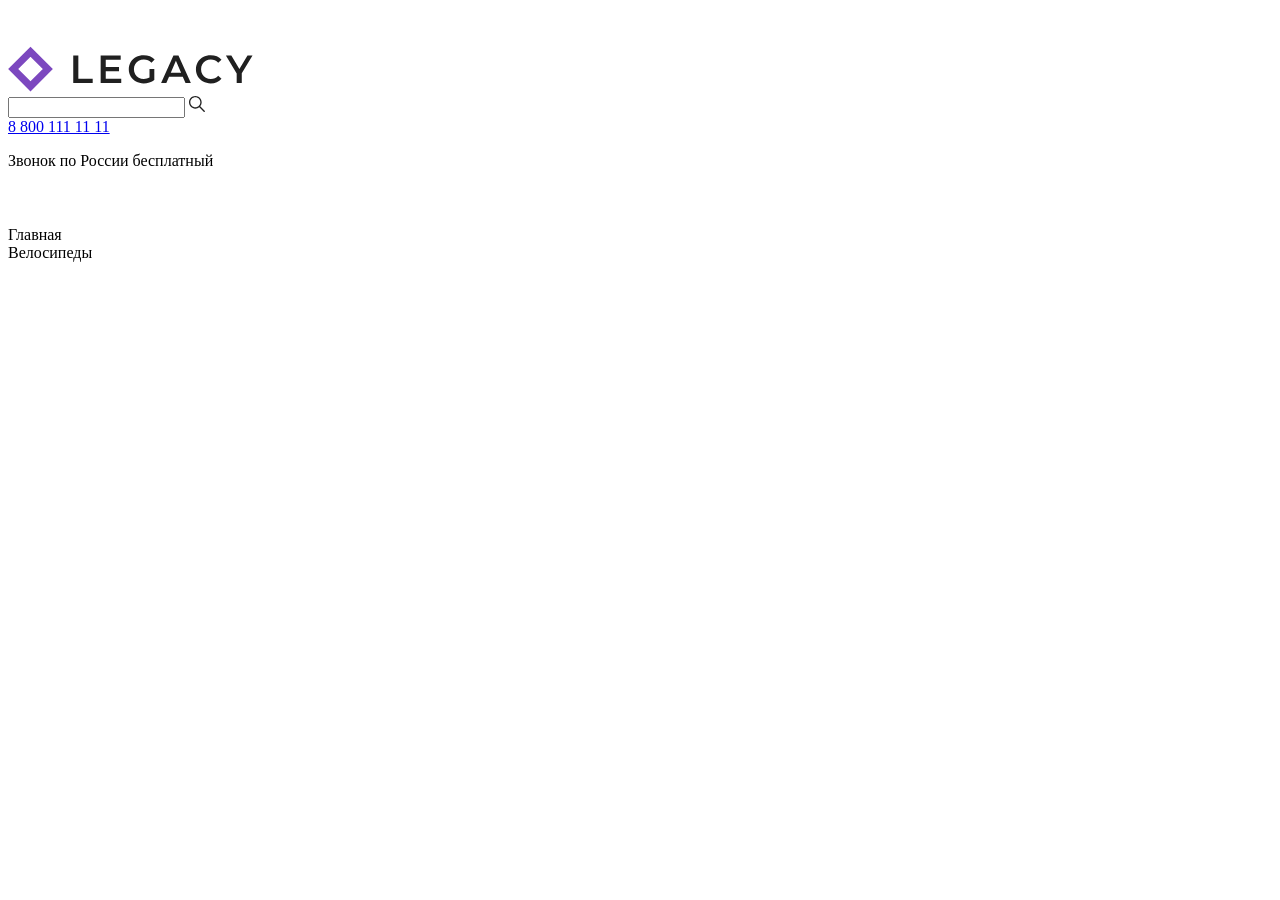
==== src/index.html @ ce742ee5 "пример с webpack" ====
<!doctype html>
<html lang="ru">
<head>
    <meta charset="UTF-8">
    <meta name="viewport"
          content="width=device-width, user-scalable=no, initial-scale=1.0, maximum-scale=1.0, minimum-scale=1.0">
    <meta http-equiv="X-UA-Compatible" content="ie=edge">
    <title>Hi</title>
</head>
<body>
<svg display="none" xmlns="http://www.w3.org/2000/svg">
    <symbol id="arrow" viewBox="0 0 10 5" fill="none" xmlns="http://www.w3.org/2000/svg">
        <path d="M10 5L5 4.37114e-07L0 5L10 5Z" fill="#202020"/>
    </symbol>

    <symbol id="person" viewBox="0 0 16 16" fill="none"
            xmlns="http://www.w3.org/2000/svg">
        <path d="M7.97253 8.9797C10.3374 8.9797 12.2532 6.96791 12.2532 4.48461C12.2532 2.00131 10.3374 0 7.97253 0C5.6077 0 3.69189 2.01179 3.69189 4.48461C3.69189 6.95743 5.6077 8.9797 7.97253 8.9797ZM7.97253 1.17354C9.70873 1.17354 11.1256 2.66143 11.1256 4.48461C11.1256 6.30779 9.70873 7.79568 7.97253 7.79568C6.23633 7.79568 4.81943 6.30779 4.81943 4.48461C4.81943 2.66143 6.24132 1.17354 7.97253 1.17354Z" fill="white"/>
        <path d="M0.563767 16.0001H15.4312C15.7456 16.0001 15.995 15.7381 15.995 15.4081C15.995 12.3066 13.5903 9.76562 10.6218 9.76562H5.37325C2.41472 9.76562 0 12.2908 0 15.4081C0 15.7381 0.249454 16.0001 0.563767 16.0001ZM5.37325 10.9549H10.6268C12.782 10.9549 14.5532 12.6366 14.8326 14.816H1.16745C1.44684 12.6471 3.21796 10.9549 5.37325 10.9549Z" fill="white"/>
    </symbol>

    <symbol id="turn" viewBox="0 0 18 18" fill="none"
             xmlns="http://www.w3.org/2000/svg">
        <rect width="18" height="18" rx="2" fill="#202020"/>
        <rect x="3" y="8" width="12" height="2" fill="white"/>
    </symbol>

    <symbol id="un-turn" viewBox="0 0 18 18" fill="none"
         xmlns="http://www.w3.org/2000/svg">
        <rect width="18" height="18" rx="2" fill="#D2D2D2"/>
        <rect x="4" y="4" width="10" height="10" stroke="white" stroke-width="2"/>
    </symbol>

    <symbol id="logo" viewBox="0 0 245 46" fill="none" xmlns="http://www.w3.org/2000/svg">
        <path d="M22.506 5.77637L5.20953 23.0729L22.506 40.3694L39.8025 23.0729L22.506 5.77637Z" stroke="#7C48BF" stroke-width="7.13258"/>
        <path d="M65.2446 9.53958H70.3444V32.6848H84.7023V37H65.2446V9.53958ZM113.247 32.724V37H92.6514V9.53958H112.698V13.8156H97.7512V20.9553H111.011V25.1528H97.7512V32.724H113.247ZM141.491 22.956H146.317V33.9009C144.904 35.0255 143.257 35.8885 141.374 36.49C139.491 37.0915 137.555 37.3923 135.568 37.3923C132.769 37.3923 130.246 36.7908 127.997 35.5877C125.747 34.3586 123.982 32.6717 122.701 30.5272C121.419 28.3827 120.778 25.9635 120.778 23.2698C120.778 20.5761 121.419 18.1569 122.701 16.0124C123.982 13.8679 125.747 12.1941 127.997 10.9911C130.272 9.76188 132.822 9.14729 135.646 9.14729C137.948 9.14729 140.04 9.5265 141.923 10.2849C143.806 11.0434 145.388 12.1549 146.67 13.6194L143.453 16.7577C141.361 14.6655 138.837 13.6194 135.882 13.6194C133.946 13.6194 132.22 14.0248 130.703 14.8355C129.213 15.6463 128.036 16.7839 127.173 18.2485C126.336 19.713 125.917 21.3868 125.917 23.2698C125.917 25.1005 126.336 26.7481 127.173 28.2127C128.036 29.6772 129.213 30.8279 130.703 31.6648C132.22 32.5017 133.933 32.9202 135.842 32.9202C137.987 32.9202 139.87 32.4494 141.491 31.5079V22.956ZM174.776 30.6449H161.046L158.339 37H153.082L165.439 9.53958H170.461L182.857 37H177.522L174.776 30.6449ZM173.089 26.6435L167.911 14.6394L162.772 26.6435H173.089ZM202.599 37.3923C199.827 37.3923 197.317 36.7908 195.067 35.5877C192.844 34.3586 191.092 32.6717 189.811 30.5272C188.555 28.3827 187.928 25.9635 187.928 23.2698C187.928 20.5761 188.568 18.1569 189.85 16.0124C191.131 13.8679 192.884 12.1941 195.107 10.9911C197.356 9.76188 199.866 9.14729 202.639 9.14729C204.888 9.14729 206.941 9.53958 208.798 10.3242C210.654 11.1087 212.224 12.2464 213.505 13.7371L210.21 16.8362C208.222 14.6917 205.777 13.6194 202.874 13.6194C200.991 13.6194 199.304 14.0379 197.813 14.8747C196.323 15.6855 195.159 16.8231 194.322 18.2877C193.485 19.7522 193.067 21.4129 193.067 23.2698C193.067 25.1266 193.485 26.7873 194.322 28.2519C195.159 29.7165 196.323 30.8672 197.813 31.7041C199.304 32.5148 200.991 32.9202 202.874 32.9202C205.777 32.9202 208.222 31.8348 210.21 29.6641L213.505 32.8025C212.224 34.2932 210.641 35.4308 208.758 36.2154C206.902 37 204.849 37.3923 202.599 37.3923ZM233.779 27.3104V37H228.679V27.3889L217.891 9.53958H223.344L231.386 22.9167L239.506 9.53958H244.527L233.779 27.3104Z" fill="#202020"/>
    </symbol>
</svg>

<div class="header">
    <div class="header__top">
        <div class="header__search-mobile">
            <img src="./assets/svg/search.svg" alt="search">
        </div>
        <div class="header__burger">
            <img src="./assets/svg/burger.svg" alt="burger">
        </div>
    </div>
    <div class="header__bottom container">
        <div class="header__left">
            <div class="header__logo">
                <div class="logo__image">
                    <svg width="245" height="46">
                        <use href="#logo"></use>
                    </svg>
                </div>
            </div>
            <div class="header__middle">
                <div class="header__search">
                    <label>
                        <input type="text">
                        <img class="header__search-icon" src="./assets/svg/search-black.svg" alt="search">
                    </label>
                </div>
                <div class="header__tel">
                    <a href="tel:+74951234567" class="header__tel-number">8 800 111 11 11</a>
                    <p class="header__tel-info">Звонок по России бесплатный</p>
                </div>
            </div>
        </div>
        <div class="header__links">
            <div class="header__link">
                <svg width="16" height="16">
                    <use href="#person"></use>
                </svg>
            </div>
            <div class="header__link">
                <img src="./assets/svg/basket.svg" alt="basket">
            </div>
        </div>
    </div>
</div>
<div class="breadcrumbs container">
    <div class="breadcrumbs__link">
        Главная
    </div>
    <div class="breadcrumbs__link">
        Велосипеды
    </div>
</div>
<main>
<!--    <div class="filters" style="margin: 200px auto">-->
<!--        <div class="filters__controls">-->
<!--            <svg class="filters__control-item" width="18" height="18"-->
<!--                 data-filters-open>-->
<!--                <use href="#turn"></use>-->
<!--            </svg>-->

<!--            <svg class="filters__control-item" width="18" height="18"-->
<!--                 data-filters-hide>-->
<!--                <use href="#un-turn"></use>-->
<!--            </svg>-->
<!--        </div>-->

<!--        <div class="filters__items">-->
<!--            <div class="accordion filters__item" data-accordion>-->
<!--                <div class="accordion__header" data-accordion-header>-->
<!--                    <span class="accordion__title body-1">Категория</span>-->

<!--                    <svg class="accordion__icon" width="10" height="5">-->
<!--                        <use href="#arrow"></use>-->
<!--                    </svg>-->
<!--                </div>-->

<!--                <div class="accordion__inner filters__checkboxes"-->
<!--                     data-accordion-inner>-->
<!--                    <label class="checkbox">-->
<!--                        <input class="checkbox__native" type="checkbox">-->

<!--                        <span class="checkbox__box"></span>-->

<!--                        <span class="checkbox__text">Горные</span>-->
<!--                    </label>-->
<!--                    <label class="checkbox">-->
<!--                        <input class="checkbox__native" type="checkbox">-->

<!--                        <span class="checkbox__box"></span>-->

<!--                        <span class="checkbox__text">Горные</span>-->
<!--                    </label>-->
<!--                    <label class="checkbox">-->
<!--                        <input class="checkbox__native" type="checkbox">-->

<!--                        <span class="checkbox__box"></span>-->

<!--                        <span class="checkbox__text">Горные</span>-->
<!--                    </label>-->
<!--                    <label class="checkbox">-->
<!--                        <input class="checkbox__native" type="checkbox">-->

<!--                        <span class="checkbox__box"></span>-->

<!--                        <span class="checkbox__text">Горные</span>-->
<!--                    </label>-->
<!--                    <label class="checkbox">-->
<!--                        <input class="checkbox__native" type="checkbox">-->

<!--                        <span class="checkbox__box"></span>-->

<!--                        <span class="checkbox__text">Горные</span>-->
<!--                    </label>-->
<!--                </div>-->
<!--            </div>-->
<!--        </div>-->

<!--        <button class="filters__btn body-2">-->
<!--            сбросить все-->
<!--        </button>-->
<!--    </div>-->

<!--    <div style="margin: 200px auto;width: fit-content;">-->
<!--        <div class="select body-1" id="sort">-->
<!--            <div class="select__header" data-select-header>-->
<!--                <span class="select__title" data-header-text>-->
<!--                    По алфавиту-->
<!--                </span>-->

<!--                <svg class="select__icon" width="10" height="5">-->
<!--                    <use href="#arrow"></use>-->
<!--                </svg>-->
<!--            </div>-->

<!--            <div class="select__inner">-->
<!--                <div class="select__item" data-select-item="alp">-->
<!--                    По алфавиту-->
<!--                </div>-->

<!--                <div class="select__item" data-select-item="price-down">-->
<!--                    По цене по убыванию-->
<!--                </div>-->

<!--                <div class="select__item" data-select-item="price-up">-->
<!--                    По цене по возрастанию-->
<!--                </div>-->
<!--            </div>-->
<!--        </div>-->
<!--    </div>-->
</main>
</body>
</html>
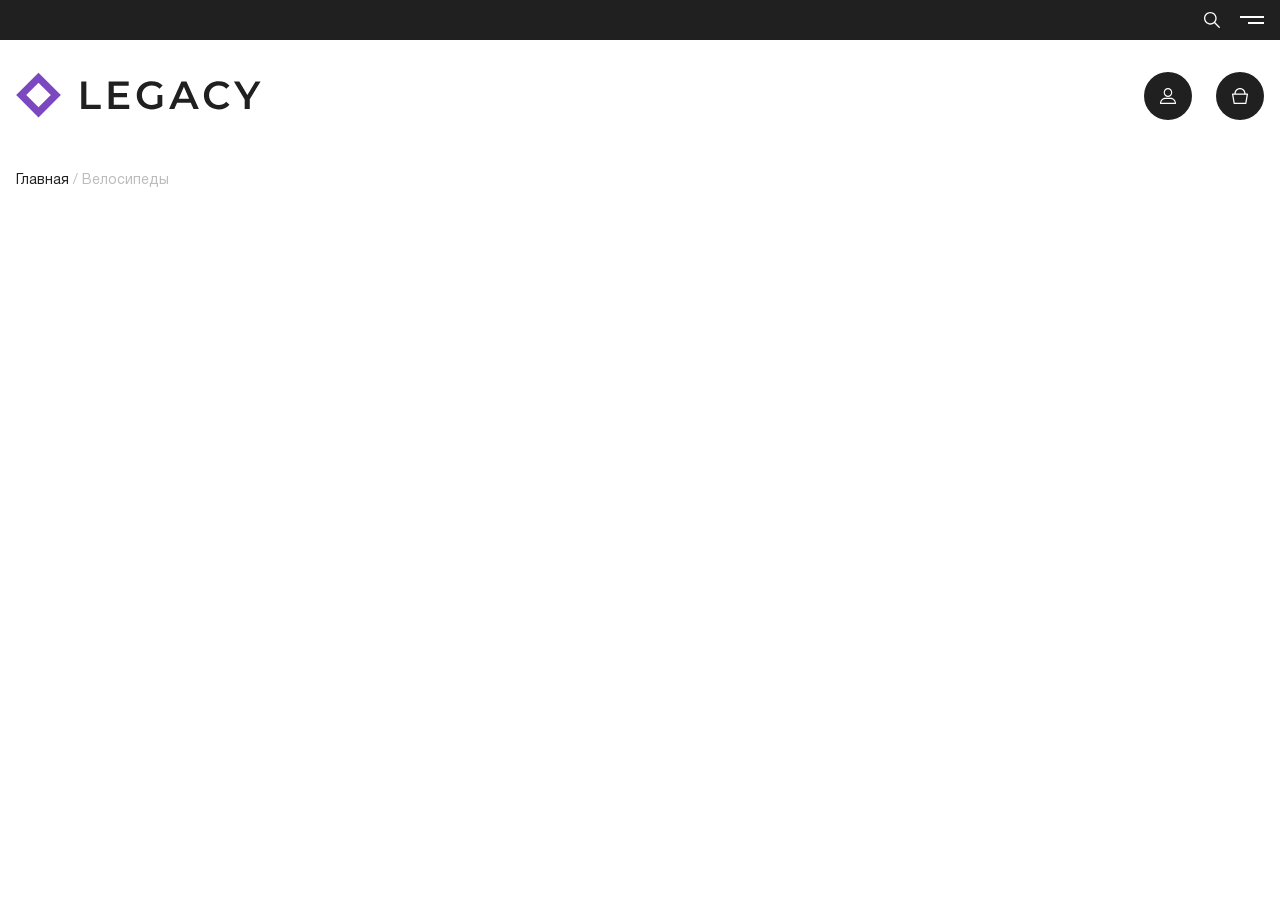
==== commit 778abba2: "пример без webpack" ====
--- a/src/index.html
+++ b/src/index.html
@@ -5,6 +5,7 @@
     <meta name="viewport"
           content="width=device-width, user-scalable=no, initial-scale=1.0, maximum-scale=1.0, minimum-scale=1.0">
     <meta http-equiv="X-UA-Compatible" content="ie=edge">
+    <link rel="stylesheet" href="assets/style/index.css">
     <title>Hi</title>
 </head>
 <body>
--- a/src/assets/style/index.css
+++ b/src/assets/style/index.css
@@ -0,0 +1,518 @@
+@charset "UTF-8";
+html, body, div, span, applet, object, iframe,
+h1, h2, h3, h4, h5, h6, p, blockquote, pre,
+a, abbr, acronym, address, big, cite, code,
+del, dfn, em, img, ins, kbd, q, s, samp,
+small, strike, strong, sub, sup, tt, var,
+b, u, i, center,
+dl, dt, dd, ol, ul, li,
+fieldset, form, label, legend,
+table, caption, tbody, tfoot, thead, tr, th, td,
+article, aside, canvas, details, embed,
+figure, figcaption, footer, header, hgroup,
+menu, nav, output, ruby, section, summary,
+time, mark, audio, video {
+  margin: 0;
+  padding: 0;
+  border: 0;
+  font-size: 100%;
+  vertical-align: baseline;
+}
+
+/* HTML5 display-role reset for older browsers */
+article, aside, details, figcaption, figure,
+footer, header, hgroup, menu, nav, section {
+  display: block;
+}
+
+body {
+  line-height: 1;
+}
+
+ol, ul {
+  list-style: none;
+}
+
+blockquote, q {
+  quotes: none;
+}
+
+blockquote:before, blockquote:after,
+q:before, q:after {
+  content: "";
+  content: none;
+}
+
+table {
+  border-collapse: collapse;
+  border-spacing: 0;
+}
+
+.container {
+  padding: 0 12px;
+}
+
+@media screen and (min-width: 1024px) {
+  .container {
+    padding: 0 16px;
+  }
+}
+@media screen and (min-width: 1920px) {
+  .container {
+    padding: 0;
+    width: 1600px;
+    margin: auto;
+  }
+}
+@font-face {
+  font-family: "HelveticaNeueCyr";
+  src: url("/src/assets/fonts/HelveticaNeueCyr-Roman.eot");
+  src: local("HelveticaNeueCyr-Roman"), url("/src/assets/fonts/HelveticaNeueCyr-Roman.eot?#iefix") format("embedded-opentype"), url("/src/assets/fonts/HelveticaNeueCyr-Roman.woff") format("woff"), url("/src/assets/fonts/HelveticaNeueCyr-Roman.ttf") format("truetype");
+  font-weight: normal;
+  font-style: normal;
+  font-display: auto;
+}
+@font-face {
+  font-family: "HelveticaNeueCyr";
+  src: url("/src/assets/fonts/HelveticaNeueCyr-Black.eot");
+  src: local("HelveticaNeueCyr-Black"), url("/src/assets/fonts/HelveticaNeueCyr-Black.eot?#iefix") format("embedded-opentype"), url("/src/assets/fonts/HelveticaNeueCyr-Black.woff") format("woff"), url("/src/assets/fonts/HelveticaNeueCyr-Black.ttf") format("truetype");
+  font-weight: 800;
+  font-style: normal;
+  font-display: auto;
+}
+@font-face {
+  font-family: "HelveticaNeueCyr";
+  src: url("/src/assets/fonts/HelveticaNeueCyr-BlackItalic.eot");
+  src: local("HelveticaNeueCyr-BlackItalic"), url("/src/assets/fonts/HelveticaNeueCyr-BlackItalic.eot?#iefix") format("embedded-opentype"), url("/src/assets/fonts/HelveticaNeueCyr-BlackItalic.woff") format("woff"), url("/src/assets/fonts/HelveticaNeueCyr-BlackItalic.ttf") format("truetype");
+  font-weight: 800;
+  font-style: italic;
+  font-display: auto;
+}
+@font-face {
+  font-family: "HelveticaNeueCyr";
+  src: url("/src/assets/fonts/HelveticaNeueCyr-Bold.eot");
+  src: local("HelveticaNeueCyr-Bold"), url("/src/assets/fonts/HelveticaNeueCyr-Bold.eot?#iefix") format("embedded-opentype"), url("/src/assets/fonts/HelveticaNeueCyr-Bold.woff") format("woff"), url("/src/assets/fonts/HelveticaNeueCyr-Bold.ttf") format("truetype");
+  font-weight: 600;
+  font-style: normal;
+  font-display: auto;
+}
+@font-face {
+  font-family: "HelveticaNeueCyr";
+  src: url("/src/assets/fonts/HelveticaNeueCyr-BoldItalic.eot");
+  src: local("HelveticaNeueCyr-BoldItalic"), url("/src/assets/fonts/HelveticaNeueCyr-BoldItalic.eot?#iefix") format("embedded-opentype"), url("/src/assets/fonts/HelveticaNeueCyr-BoldItalic.woff") format("woff"), url("/src/assets/fonts/HelveticaNeueCyr-BoldItalic.ttf") format("truetype");
+  font-weight: 600;
+  font-style: italic;
+  font-display: auto;
+}
+@font-face {
+  font-family: "HelveticaNeueCyr";
+  src: url("/src/assets/fonts/HelveticaNeueCyr-Heavy.eot");
+  src: local("HelveticaNeueCyr-Heavy"), url("/src/assets/fonts/HelveticaNeueCyr-Heavy.eot?#iefix") format("embedded-opentype"), url("/src/assets/fonts/HelveticaNeueCyr-Heavy.woff") format("woff"), url("/src/assets/fonts/HelveticaNeueCyr-Heavy.ttf") format("truetype");
+  font-weight: 900;
+  font-style: normal;
+  font-display: auto;
+}
+@font-face {
+  font-family: "HelveticaNeueCyr";
+  src: url("/src/assets/fonts/HelveticaNeueCyr-Italic.eot");
+  src: local("HelveticaNeueCyr-Italic"), url("/src/assets/fonts/HelveticaNeueCyr-Italic.eot?#iefix") format("embedded-opentype"), url("/src/assets/fonts/HelveticaNeueCyr-Italic.woff") format("woff"), url("/src/assets/fonts/HelveticaNeueCyr-Italic.ttf") format("truetype");
+  font-weight: normal;
+  font-style: italic;
+  font-display: auto;
+}
+@font-face {
+  font-family: "HelveticaNeueCyr";
+  src: url("/src/assets/fonts/HelveticaNeueCyr-Light.eot");
+  src: local("HelveticaNeueCyr-Light"), url("/src/assets/fonts/HelveticaNeueCyr-Light.eot?#iefix") format("embedded-opentype"), url("/src/assets/fonts/HelveticaNeueCyr-Light.woff") format("woff"), url("/src/assets/fonts/HelveticaNeueCyr-Light.ttf") format("truetype");
+  font-weight: 300;
+  font-style: normal;
+  font-display: auto;
+}
+@font-face {
+  font-family: "HelveticaNeueCyr";
+  src: url("/src/assets/fonts/HelveticaNeueCyr-LightItalic.eot");
+  src: local("HelveticaNeueCyr-LightItalic"), url("/src/assets/fonts/HelveticaNeueCyr-LightItalic.eot?#iefix") format("embedded-opentype"), url("/src/assets/fonts/HelveticaNeueCyr-LightItalic.woff") format("woff"), url("/src/assets/fonts/HelveticaNeueCyr-LightItalic.ttf") format("truetype");
+  font-weight: 300;
+  font-style: italic;
+  font-display: auto;
+}
+@font-face {
+  font-family: "HelveticaNeueCyr";
+  src: url("/src/assets/fonts/HelveticaNeueCyr-Medium.eot");
+  src: local("HelveticaNeueCyr-Medium"), url("/src/assets/fonts/HelveticaNeueCyr-Medium.eot?#iefix") format("embedded-opentype"), url("/src/assets/fonts/HelveticaNeueCyr-Medium.woff") format("woff"), url("/src/assets/fonts/HelveticaNeueCyr-Medium.ttf") format("truetype");
+  font-weight: 500;
+  font-style: normal;
+  font-display: auto;
+}
+@font-face {
+  font-family: "HelveticaNeueCyr";
+  src: url("/src/assets/fonts/HelveticaNeueCyr-MediumItalic.eot");
+  src: local("HelveticaNeueCyr-MediumItalic"), url("/src/assets/fonts/HelveticaNeueCyr-MediumItalic.eot?#iefix") format("embedded-opentype"), url("/src/assets/fonts/HelveticaNeueCyr-MediumItalic.woff") format("woff"), url("/src/assets/fonts/HelveticaNeueCyr-MediumItalic.ttf") format("truetype");
+  font-weight: 500;
+  font-style: italic;
+  font-display: auto;
+}
+@font-face {
+  font-family: "HelveticaNeueCyr";
+  src: url("/src/assets/fonts/HelveticaNeueCyr-Thin.eot");
+  src: local("HelveticaNeueCyr-Thin"), url("/src/assets/fonts/HelveticaNeueCyr-Thin.eot?#iefix") format("embedded-opentype"), url("/src/assets/fonts/HelveticaNeueCyr-Thin.woff") format("woff"), url("/src/assets/fonts/HelveticaNeueCyr-Thin.ttf") format("truetype");
+  font-weight: 200;
+  font-style: normal;
+  font-display: auto;
+}
+@font-face {
+  font-family: "HelveticaNeueCyr";
+  src: url("/src/assets/fonts/HelveticaNeueCyr-UltraLight.eot");
+  src: local("HelveticaNeueCyr-UltraLight"), url("/src/assets/fonts/HelveticaNeueCyr-UltraLight.eot?#iefix") format("embedded-opentype"), url("/src/assets/fonts/HelveticaNeueCyr-UltraLight.woff") format("woff"), url("/src/assets/fonts/HelveticaNeueCyr-UltraLight.ttf") format("truetype");
+  font-weight: 100;
+  font-style: normal;
+  font-display: auto;
+}
+@font-face {
+  font-family: "HelveticaNeueCyr";
+  src: url("/src/assets/fonts/HelveticaNeueCyr-UltraLightItalic.eot");
+  src: local("HelveticaNeueCyr-UltraLightItalic"), url("/src/assets/fonts/HelveticaNeueCyr-UltraLightItalic.eot?#iefix") format("embedded-opentype"), url("/src/assets/fonts/HelveticaNeueCyr-UltraLightItalic.woff") format("woff"), url("/src/assets/fonts/HelveticaNeueCyr-UltraLightItalic.ttf") format("truetype");
+  font-weight: 100;
+  font-style: italic;
+  font-display: auto;
+}
+.header__top {
+  background: #202020;
+  display: flex;
+  justify-content: flex-end;
+  align-items: center;
+  height: 40px;
+  gap: 20px;
+  padding: 0 12px;
+}
+.header__left {
+  display: flex;
+  gap: 56px;
+}
+.header__middle {
+  display: none;
+  gap: 32px;
+}
+.header__bottom {
+  display: flex;
+  margin-top: 8px;
+  justify-content: space-between;
+}
+.header__search-mobile {
+  width: 16px;
+  height: 16px;
+}
+.header__burger {
+  width: 24px;
+  height: 8px;
+  display: flex;
+}
+.header__links {
+  display: flex;
+  gap: 12px;
+}
+.header__link {
+  width: 36px;
+  height: 36px;
+  background-color: #202020;
+  border-radius: 50%;
+  display: flex;
+  justify-content: center;
+  align-items: center;
+}
+.header__link img {
+  width: 16px;
+  height: 16px;
+}
+.header__tel {
+  display: flex;
+  flex-direction: column;
+  gap: 8px;
+}
+.header__tel-number {
+  font-style: normal;
+  font-weight: 600;
+  font-size: 20px;
+  line-height: 20px;
+  color: #202020;
+  text-decoration: none;
+}
+.header__tel-info {
+  font-style: normal;
+  font-weight: normal;
+  font-size: 12px;
+  line-height: 18px;
+  color: #636363;
+}
+.header__search {
+  width: 757px;
+  height: 48px;
+  position: relative;
+}
+.header__search input {
+  width: calc(100% - 64px);
+  border: none;
+  outline: 1px solid #202020;
+  padding: 16px 48px 16px 16px;
+}
+.header__search-icon {
+  position: absolute;
+  right: 16px;
+  top: 16px;
+  width: 16px;
+  height: 16px;
+}
+.header__logo {
+  display: flex;
+  gap: 12px;
+  align-items: center;
+}
+
+@media screen and (min-width: 1024px) {
+  .header__top {
+    padding: 0 16px;
+  }
+  .header__bottom {
+    margin-top: 32px;
+  }
+  .header__links {
+    gap: 24px;
+  }
+  .header__link {
+    width: 48px;
+    height: 48px;
+  }
+}
+@media screen and (min-width: 1920px) {
+  .header__burger {
+    display: none;
+  }
+  .header__search-mobile {
+    display: none;
+  }
+  .header__middle {
+    display: flex;
+  }
+}
+.breadcrumbs {
+  display: flex;
+  flex-wrap: nowrap;
+  margin-top: 36px;
+  gap: 4px;
+}
+.breadcrumbs__link {
+  font-style: normal;
+  font-weight: normal;
+  font-size: 14px;
+  line-height: 21px;
+  color: #202020;
+  white-space: nowrap;
+}
+.breadcrumbs__link:not(:first-child):before {
+  content: "/";
+}
+.breadcrumbs__link:last-child {
+  color: #BCBCBC;
+}
+
+@media screen and (min-width: 1024px) {
+  .breadcrumbs {
+    margin-top: 48px;
+  }
+}
+@media screen and (min-width: 1920px) {
+  .breadcrumbs {
+    margin-top: 24px;
+  }
+}
+.body-1 {
+  font-weight: 300;
+  font-size: 16px;
+  line-height: 24px;
+}
+
+.body-2 {
+  font-size: 14px;
+  line-height: 16px;
+  font-weight: 600;
+}
+
+.filters {
+  max-width: 320px;
+  width: 100%;
+}
+
+.filters__controls {
+  margin-bottom: 15px;
+}
+
+.filters__btn {
+  margin-top: 24px;
+  color: #202020;
+  text-transform: uppercase;
+  border: 0;
+  padding: 0;
+  outline: 0;
+  background-color: transparent;
+}
+
+.filters__checkboxes {
+  display: flex;
+  flex-direction: column;
+  gap: 8px;
+}
+
+.filters__controls {
+  display: flex;
+  gap: 14px;
+}
+.filters__controls .filters__control-item {
+  cursor: pointer;
+}
+
+.select {
+  min-width: 250px;
+  position: relative;
+}
+.select_open .select__inner {
+  display: block;
+}
+.select_open .select__icon {
+  transform: rotate(0deg);
+}
+
+.select__header {
+  display: flex;
+  align-items: center;
+  justify-content: space-between;
+  gap: 16px;
+  padding: 12px;
+  background: white;
+  border: 1px solid #D2D2D2;
+  border-radius: 2px;
+  cursor: pointer;
+}
+
+.select__inner {
+  display: none;
+  position: absolute;
+  top: calc(100% + 4px);
+  right: 0;
+  left: 0;
+  background: white;
+  box-shadow: 0 30px 30px rgba(0, 0, 0, 0.08);
+  border-radius: 2px;
+}
+
+.select__icon {
+  transform: rotate(180deg);
+}
+
+.select__item {
+  padding: 12px;
+  color: #636363;
+  cursor: pointer;
+}
+.select__item:hover {
+  background: #E5E5E5;
+  color: #202020;
+}
+
+.accordion {
+  --transition-time: .5s;
+  border-top: 1px solid #D2D2D2;
+  border-bottom: 1px solid #D2D2D2;
+  transition: padding-bottom var(--transition-time);
+}
+.accordion_open {
+  padding-bottom: 16px;
+}
+.accordion_open .accordion__icon {
+  transform: rotate(0);
+}
+
+.accordion__title {
+  font-weight: 600;
+}
+
+.accordion__header {
+  display: flex;
+  align-items: center;
+  justify-content: space-between;
+  padding: 16px 0;
+  cursor: pointer;
+}
+
+.accordion__icon {
+  transform: rotate(180deg);
+}
+
+.accordion__inner {
+  height: 0;
+  max-height: 168px;
+  overflow-y: auto;
+  transition: height var(--transition-time);
+}
+
+.accordion__inner {
+  margin-right: 2.5px;
+}
+.accordion__inner::-webkit-scrollbar {
+  width: 4px;
+}
+.accordion__inner::-webkit-scrollbar-track {
+  background-color: #E9E9E9;
+  border-radius: 10px;
+}
+.accordion__inner::-webkit-scrollbar-thumb {
+  background-color: #636363;
+  border-radius: 3px;
+}
+
+.checkbox {
+  --color: #636363;
+  display: flex;
+  align-items: center;
+  gap: 12px;
+}
+
+.checkbox__native {
+  position: absolute;
+  width: 1px;
+  height: 1px;
+  margin: -1px;
+  border: 0;
+  padding: 0;
+  white-space: nowrap;
+  clip-path: inset(100%);
+  clip: rect(0 0 0 0);
+  overflow: hidden;
+}
+.checkbox__native:checked + .checkbox__box:before {
+  content: "✓";
+  width: fit-content;
+  display: block;
+  margin: auto;
+}
+
+.checkbox__box {
+  display: inline-block;
+  width: 16px;
+  height: 16px;
+  border: 1px solid var(--color);
+  border-radius: 2px;
+}
+
+.checkbox__text {
+  color: var(--color);
+}
+
+html {
+  font-family: "HelveticaNeueCyr", sans-serif;
+}
+
+body {
+  margin: 0;
+}
+
+/*# sourceMappingURL=index.css.map */
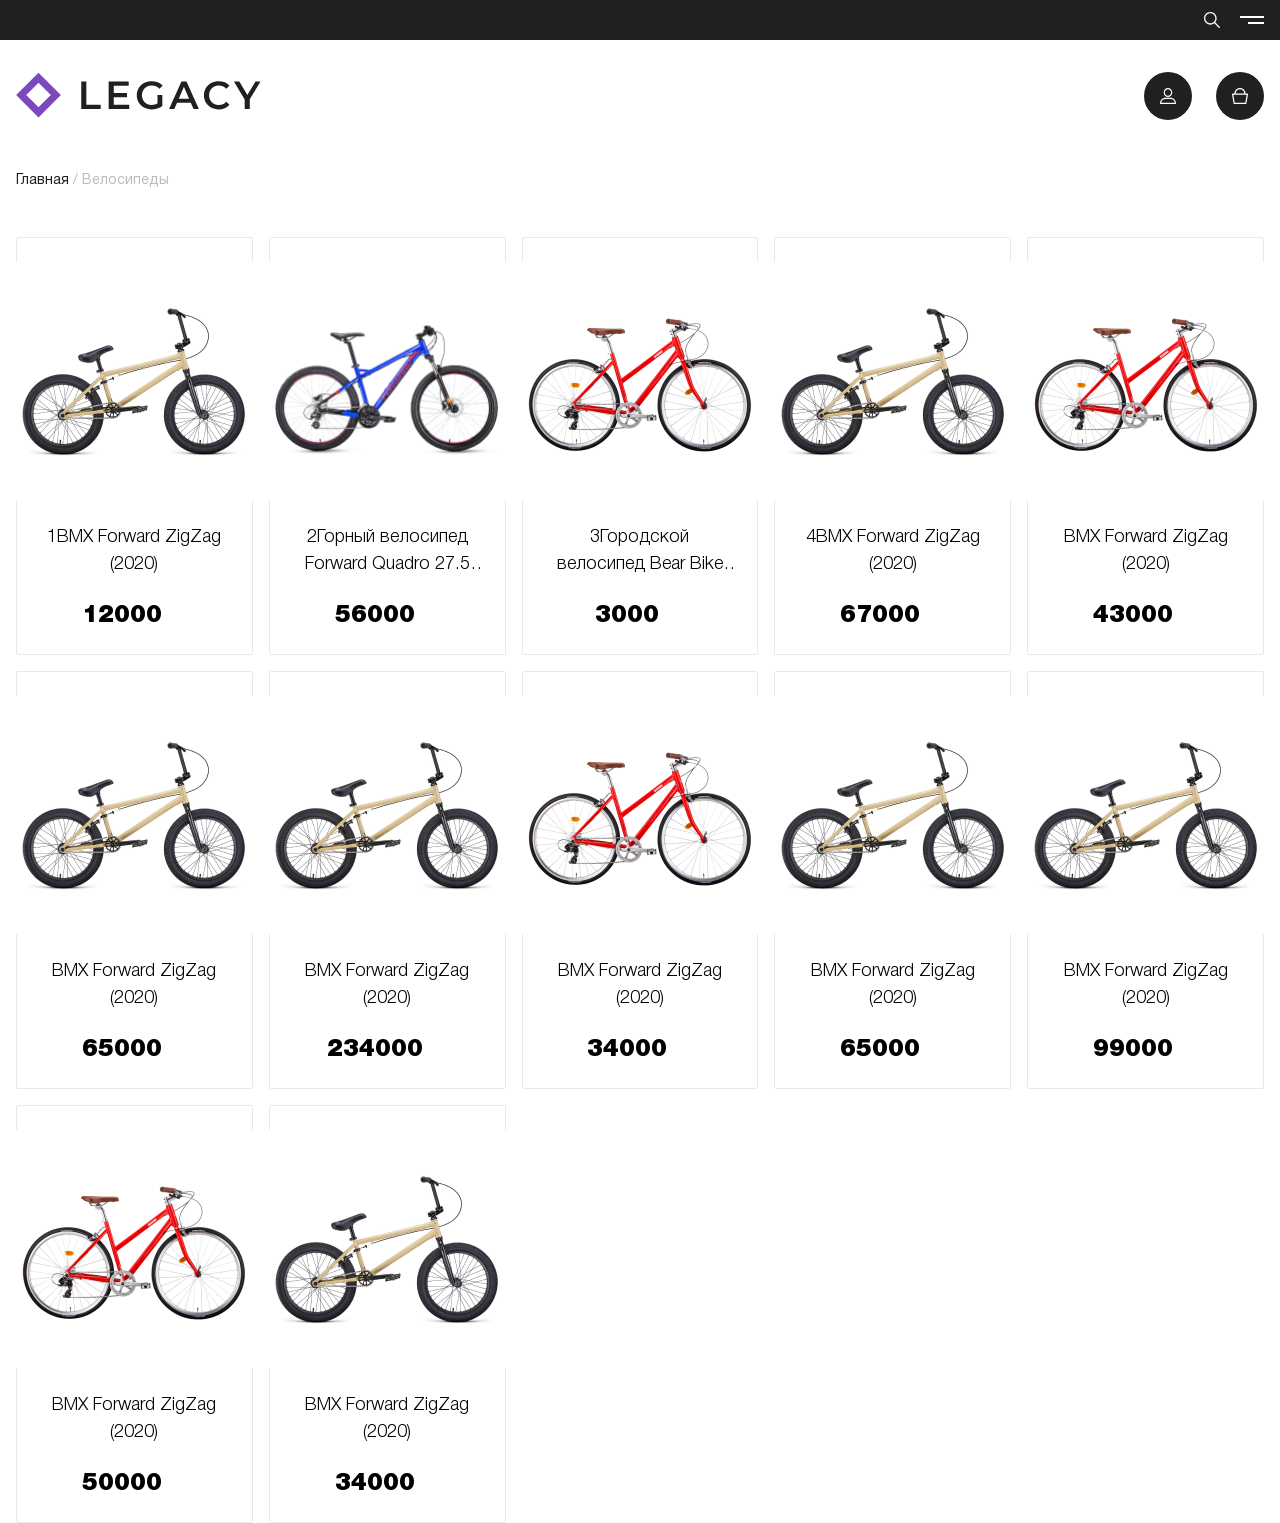
==== commit 0524b007: "css only" ====
--- a/src/index.html
+++ b/src/index.html
@@ -90,6 +90,385 @@
     </div>
 </div>
 <main>
+    <div class="catalog__content container">
+        <div class="catalog__inner">
+
+            <div class="catalog__items" id="catalog-items">
+                <div class="product-card">
+                    <div class="product-card__inner">
+                        <div class="product-card__controls">
+                            <svg class="svg-grey" width="24" height="22">
+                                <use href="#hearth"></use>
+                            </svg>
+
+                            <div class="product-card__basket ">
+                                <svg class="svg-primary" width="20" height="20">
+                                    <use href="#basket"></use>
+                                </svg>
+                            </div>
+                        </div>
+
+                        <img class="product-card__image" src="/src/assets/img/card-1.png" alt="Изображение">
+
+                        <div class="product-card__description">
+                            1BMX Forward ZigZag (2020)
+                        </div>
+
+                        <div class="product-card__price">
+                    <span>
+                        12000
+                    </span>
+
+                            <svg class="svg-primary" width="17" height="17">
+                                <use href="#rub"></use>
+                            </svg>
+                        </div>
+                    </div>
+                </div>
+                <div class="product-card">
+                    <div class="product-card__inner">
+                        <div class="product-card__controls">
+                            <svg class="svg-grey" width="24" height="22">
+                                <use href="#hearth"></use>
+                            </svg>
+
+                            <div class="product-card__basket product-card__basket_active">
+                                <svg class="svg-primary" width="20" height="20">
+                                    <use href="#basket"></use>
+                                </svg>
+                            </div>
+                        </div>
+
+                        <img class="product-card__image" src="/src/assets/img/card-2.png" alt="Изображение">
+
+                        <div class="product-card__description">
+                            2Горный велосипед Forward Quadro 27.5 3.0 (2019)
+                        </div>
+
+                        <div class="product-card__price">
+                    <span>
+                        56000
+                    </span>
+
+                            <svg class="svg-primary" width="17" height="17">
+                                <use href="#rub"></use>
+                            </svg>
+                        </div>
+                    </div>
+                </div>
+                <div class="product-card">
+                    <div class="product-card__inner">
+                        <div class="product-card__controls">
+                            <svg class="svg-grey" width="24" height="22">
+                                <use href="#hearth"></use>
+                            </svg>
+
+                            <div class="product-card__basket ">
+                                <svg class="svg-primary" width="20" height="20">
+                                    <use href="#basket"></use>
+                                </svg>
+                            </div>
+                        </div>
+
+                        <img class="product-card__image" src="/src/assets/img/card-3.png" alt="Изображение">
+
+                        <div class="product-card__description">
+                            3Городской велосипед Bear Bike Амстердам (2019)
+                        </div>
+
+                        <div class="product-card__price">
+                    <span>
+                        3000
+                    </span>
+
+                            <svg class="svg-primary" width="17" height="17">
+                                <use href="#rub"></use>
+                            </svg>
+                        </div>
+                    </div>
+                </div>
+                <div class="product-card">
+                    <div class="product-card__inner">
+                        <div class="product-card__controls">
+                            <svg class="svg-grey" width="24" height="22">
+                                <use href="#hearth"></use>
+                            </svg>
+
+                            <div class="product-card__basket ">
+                                <svg class="svg-primary" width="20" height="20">
+                                    <use href="#basket"></use>
+                                </svg>
+                            </div>
+                        </div>
+
+                        <img class="product-card__image" src="/src/assets/img/card-4.png" alt="Изображение">
+
+                        <div class="product-card__description">
+                            4BMX Forward ZigZag (2020)
+                        </div>
+
+                        <div class="product-card__price">
+                    <span>
+                        67000
+                    </span>
+
+                            <svg class="svg-primary" width="17" height="17">
+                                <use href="#rub"></use>
+                            </svg>
+                        </div>
+                    </div>
+                </div>
+                <div class="product-card">
+                    <div class="product-card__inner">
+                        <div class="product-card__controls">
+                            <svg class="svg-grey" width="24" height="22">
+                                <use href="#hearth"></use>
+                            </svg>
+
+                            <div class="product-card__basket ">
+                                <svg class="svg-primary" width="20" height="20">
+                                    <use href="#basket"></use>
+                                </svg>
+                            </div>
+                        </div>
+
+                        <img class="product-card__image" src="/src/assets/img/card-5.png" alt="Изображение">
+
+                        <div class="product-card__description">
+                            BMX Forward ZigZag (2020)
+                        </div>
+
+                        <div class="product-card__price">
+                    <span>
+                        43000
+                    </span>
+
+                            <svg class="svg-primary" width="17" height="17">
+                                <use href="#rub"></use>
+                            </svg>
+                        </div>
+                    </div>
+                </div>
+                <div class="product-card">
+                    <div class="product-card__inner">
+                        <div class="product-card__controls">
+                            <svg class="svg-grey" width="24" height="22">
+                                <use href="#hearth"></use>
+                            </svg>
+
+                            <div class="product-card__basket ">
+                                <svg class="svg-primary" width="20" height="20">
+                                    <use href="#basket"></use>
+                                </svg>
+                            </div>
+                        </div>
+
+                        <img class="product-card__image" src="/src/assets/img/card-1.png" alt="Изображение">
+
+                        <div class="product-card__description">
+                            BMX Forward ZigZag (2020)
+                        </div>
+
+                        <div class="product-card__price">
+                    <span>
+                        65000
+                    </span>
+
+                            <svg class="svg-primary" width="17" height="17">
+                                <use href="#rub"></use>
+                            </svg>
+                        </div>
+                    </div>
+                </div>
+                <div class="product-card">
+                    <div class="product-card__inner">
+                        <div class="product-card__controls">
+                            <svg class="svg-grey" width="24" height="22">
+                                <use href="#hearth"></use>
+                            </svg>
+
+                            <div class="product-card__basket ">
+                                <svg class="svg-primary" width="20" height="20">
+                                    <use href="#basket"></use>
+                                </svg>
+                            </div>
+                        </div>
+
+                        <img class="product-card__image" src="/src/assets/img/card-4.png" alt="Изображение">
+
+                        <div class="product-card__description">
+                            BMX Forward ZigZag (2020)
+                        </div>
+
+                        <div class="product-card__price">
+                    <span>
+                        234000
+                    </span>
+
+                            <svg class="svg-primary" width="17" height="17">
+                                <use href="#rub"></use>
+                            </svg>
+                        </div>
+                    </div>
+                </div>
+                <div class="product-card">
+                    <div class="product-card__inner">
+                        <div class="product-card__controls">
+                            <svg class="svg-grey" width="24" height="22">
+                                <use href="#hearth"></use>
+                            </svg>
+
+                            <div class="product-card__basket ">
+                                <svg class="svg-primary" width="20" height="20">
+                                    <use href="#basket"></use>
+                                </svg>
+                            </div>
+                        </div>
+
+                        <img class="product-card__image" src="/src/assets/img/card-5.png" alt="Изображение">
+
+                        <div class="product-card__description">
+                            BMX Forward ZigZag (2020)
+                        </div>
+
+                        <div class="product-card__price">
+                    <span>
+                        34000
+                    </span>
+
+                            <svg class="svg-primary" width="17" height="17">
+                                <use href="#rub"></use>
+                            </svg>
+                        </div>
+                    </div>
+                </div>
+                <div class="product-card">
+                    <div class="product-card__inner">
+                        <div class="product-card__controls">
+                            <svg class="svg-grey" width="24" height="22">
+                                <use href="#hearth"></use>
+                            </svg>
+
+                            <div class="product-card__basket ">
+                                <svg class="svg-primary" width="20" height="20">
+                                    <use href="#basket"></use>
+                                </svg>
+                            </div>
+                        </div>
+
+                        <img class="product-card__image" src="/src/assets/img/card-1.png" alt="Изображение">
+
+                        <div class="product-card__description">
+                            BMX Forward ZigZag (2020)
+                        </div>
+
+                        <div class="product-card__price">
+                    <span>
+                        65000
+                    </span>
+
+                            <svg class="svg-primary" width="17" height="17">
+                                <use href="#rub"></use>
+                            </svg>
+                        </div>
+                    </div>
+                </div>
+                <div class="product-card">
+                    <div class="product-card__inner">
+                        <div class="product-card__controls">
+                            <svg class="svg-grey" width="24" height="22">
+                                <use href="#hearth"></use>
+                            </svg>
+
+                            <div class="product-card__basket ">
+                                <svg class="svg-primary" width="20" height="20">
+                                    <use href="#basket"></use>
+                                </svg>
+                            </div>
+                        </div>
+
+                        <img class="product-card__image" src="/src/assets/img/card-4.png" alt="Изображение">
+
+                        <div class="product-card__description">
+                            BMX Forward ZigZag (2020)
+                        </div>
+
+                        <div class="product-card__price">
+                    <span>
+                        99000
+                    </span>
+
+                            <svg class="svg-primary" width="17" height="17">
+                                <use href="#rub"></use>
+                            </svg>
+                        </div>
+                    </div>
+                </div>
+                <div class="product-card">
+                    <div class="product-card__inner">
+                        <div class="product-card__controls">
+                            <svg class="svg-grey" width="24" height="22">
+                                <use href="#hearth"></use>
+                            </svg>
+
+                            <div class="product-card__basket ">
+                                <svg class="svg-primary" width="20" height="20">
+                                    <use href="#basket"></use>
+                                </svg>
+                            </div>
+                        </div>
+
+                        <img class="product-card__image" src="/src/assets/img/card-5.png" alt="Изображение">
+
+                        <div class="product-card__description">
+                            BMX Forward ZigZag (2020)
+                        </div>
+
+                        <div class="product-card__price">
+                    <span>
+                        50000
+                    </span>
+
+                            <svg class="svg-primary" width="17" height="17">
+                                <use href="#rub"></use>
+                            </svg>
+                        </div>
+                    </div>
+                </div>
+                <div class="product-card">
+                    <div class="product-card__inner">
+                        <div class="product-card__controls">
+                            <svg class="svg-grey" width="24" height="22">
+                                <use href="#hearth"></use>
+                            </svg>
+
+                            <div class="product-card__basket ">
+                                <svg class="svg-primary" width="20" height="20">
+                                    <use href="#basket"></use>
+                                </svg>
+                            </div>
+                        </div>
+
+                        <img class="product-card__image" src="/src/assets/img/card-1.png" alt="Изображение">
+
+                        <div class="product-card__description">
+                            BMX Forward ZigZag (2020)
+                        </div>
+
+                        <div class="product-card__price">
+                    <span>
+                        34000
+                    </span>
+
+                            <svg class="svg-primary" width="17" height="17">
+                                <use href="#rub"></use>
+                            </svg>
+                        </div>
+                    </div>
+                </div></div>
+
+        </div>
+    </div>
 <!--    <div class="filters" style="margin: 200px auto">-->
 <!--        <div class="filters__controls">-->
 <!--            <svg class="filters__control-item" width="18" height="18"-->
--- a/src/assets/style/index.css
+++ b/src/assets/style/index.css
@@ -1,518 +1,12 @@
-@charset "UTF-8";
-html, body, div, span, applet, object, iframe,
-h1, h2, h3, h4, h5, h6, p, blockquote, pre,
-a, abbr, acronym, address, big, cite, code,
-del, dfn, em, img, ins, kbd, q, s, samp,
-small, strike, strong, sub, sup, tt, var,
-b, u, i, center,
-dl, dt, dd, ol, ul, li,
-fieldset, form, label, legend,
-table, caption, tbody, tfoot, thead, tr, th, td,
-article, aside, canvas, details, embed,
-figure, figcaption, footer, header, hgroup,
-menu, nav, output, ruby, section, summary,
-time, mark, audio, video {
-  margin: 0;
-  padding: 0;
-  border: 0;
-  font-size: 100%;
-  vertical-align: baseline;
-}
+@import "reset.css";
+@import "componets/index.css";
+@import "ui/index.css";
 
-/* HTML5 display-role reset for older browsers */
-article, aside, details, figcaption, figure,
-footer, header, hgroup, menu, nav, section {
-  display: block;
-}
-
-body {
-  line-height: 1;
-}
-
-ol, ul {
-  list-style: none;
-}
-
-blockquote, q {
-  quotes: none;
-}
-
-blockquote:before, blockquote:after,
-q:before, q:after {
-  content: "";
-  content: none;
-}
-
-table {
-  border-collapse: collapse;
-  border-spacing: 0;
-}
-
-.container {
-  padding: 0 12px;
-}
-
-@media screen and (min-width: 1024px) {
-  .container {
-    padding: 0 16px;
-  }
-}
-@media screen and (min-width: 1920px) {
-  .container {
-    padding: 0;
-    width: 1600px;
-    margin: auto;
-  }
-}
-@font-face {
-  font-family: "HelveticaNeueCyr";
-  src: url("/src/assets/fonts/HelveticaNeueCyr-Roman.eot");
-  src: local("HelveticaNeueCyr-Roman"), url("/src/assets/fonts/HelveticaNeueCyr-Roman.eot?#iefix") format("embedded-opentype"), url("/src/assets/fonts/HelveticaNeueCyr-Roman.woff") format("woff"), url("/src/assets/fonts/HelveticaNeueCyr-Roman.ttf") format("truetype");
-  font-weight: normal;
-  font-style: normal;
-  font-display: auto;
-}
-@font-face {
-  font-family: "HelveticaNeueCyr";
-  src: url("/src/assets/fonts/HelveticaNeueCyr-Black.eot");
-  src: local("HelveticaNeueCyr-Black"), url("/src/assets/fonts/HelveticaNeueCyr-Black.eot?#iefix") format("embedded-opentype"), url("/src/assets/fonts/HelveticaNeueCyr-Black.woff") format("woff"), url("/src/assets/fonts/HelveticaNeueCyr-Black.ttf") format("truetype");
-  font-weight: 800;
-  font-style: normal;
-  font-display: auto;
-}
-@font-face {
-  font-family: "HelveticaNeueCyr";
-  src: url("/src/assets/fonts/HelveticaNeueCyr-BlackItalic.eot");
-  src: local("HelveticaNeueCyr-BlackItalic"), url("/src/assets/fonts/HelveticaNeueCyr-BlackItalic.eot?#iefix") format("embedded-opentype"), url("/src/assets/fonts/HelveticaNeueCyr-BlackItalic.woff") format("woff"), url("/src/assets/fonts/HelveticaNeueCyr-BlackItalic.ttf") format("truetype");
-  font-weight: 800;
-  font-style: italic;
-  font-display: auto;
-}
-@font-face {
-  font-family: "HelveticaNeueCyr";
-  src: url("/src/assets/fonts/HelveticaNeueCyr-Bold.eot");
-  src: local("HelveticaNeueCyr-Bold"), url("/src/assets/fonts/HelveticaNeueCyr-Bold.eot?#iefix") format("embedded-opentype"), url("/src/assets/fonts/HelveticaNeueCyr-Bold.woff") format("woff"), url("/src/assets/fonts/HelveticaNeueCyr-Bold.ttf") format("truetype");
-  font-weight: 600;
-  font-style: normal;
-  font-display: auto;
-}
-@font-face {
-  font-family: "HelveticaNeueCyr";
-  src: url("/src/assets/fonts/HelveticaNeueCyr-BoldItalic.eot");
-  src: local("HelveticaNeueCyr-BoldItalic"), url("/src/assets/fonts/HelveticaNeueCyr-BoldItalic.eot?#iefix") format("embedded-opentype"), url("/src/assets/fonts/HelveticaNeueCyr-BoldItalic.woff") format("woff"), url("/src/assets/fonts/HelveticaNeueCyr-BoldItalic.ttf") format("truetype");
-  font-weight: 600;
-  font-style: italic;
-  font-display: auto;
-}
-@font-face {
-  font-family: "HelveticaNeueCyr";
-  src: url("/src/assets/fonts/HelveticaNeueCyr-Heavy.eot");
-  src: local("HelveticaNeueCyr-Heavy"), url("/src/assets/fonts/HelveticaNeueCyr-Heavy.eot?#iefix") format("embedded-opentype"), url("/src/assets/fonts/HelveticaNeueCyr-Heavy.woff") format("woff"), url("/src/assets/fonts/HelveticaNeueCyr-Heavy.ttf") format("truetype");
-  font-weight: 900;
-  font-style: normal;
-  font-display: auto;
-}
-@font-face {
-  font-family: "HelveticaNeueCyr";
-  src: url("/src/assets/fonts/HelveticaNeueCyr-Italic.eot");
-  src: local("HelveticaNeueCyr-Italic"), url("/src/assets/fonts/HelveticaNeueCyr-Italic.eot?#iefix") format("embedded-opentype"), url("/src/assets/fonts/HelveticaNeueCyr-Italic.woff") format("woff"), url("/src/assets/fonts/HelveticaNeueCyr-Italic.ttf") format("truetype");
-  font-weight: normal;
-  font-style: italic;
-  font-display: auto;
-}
-@font-face {
-  font-family: "HelveticaNeueCyr";
-  src: url("/src/assets/fonts/HelveticaNeueCyr-Light.eot");
-  src: local("HelveticaNeueCyr-Light"), url("/src/assets/fonts/HelveticaNeueCyr-Light.eot?#iefix") format("embedded-opentype"), url("/src/assets/fonts/HelveticaNeueCyr-Light.woff") format("woff"), url("/src/assets/fonts/HelveticaNeueCyr-Light.ttf") format("truetype");
-  font-weight: 300;
-  font-style: normal;
-  font-display: auto;
-}
-@font-face {
-  font-family: "HelveticaNeueCyr";
-  src: url("/src/assets/fonts/HelveticaNeueCyr-LightItalic.eot");
-  src: local("HelveticaNeueCyr-LightItalic"), url("/src/assets/fonts/HelveticaNeueCyr-LightItalic.eot?#iefix") format("embedded-opentype"), url("/src/assets/fonts/HelveticaNeueCyr-LightItalic.woff") format("woff"), url("/src/assets/fonts/HelveticaNeueCyr-LightItalic.ttf") format("truetype");
-  font-weight: 300;
-  font-style: italic;
-  font-display: auto;
-}
-@font-face {
-  font-family: "HelveticaNeueCyr";
-  src: url("/src/assets/fonts/HelveticaNeueCyr-Medium.eot");
-  src: local("HelveticaNeueCyr-Medium"), url("/src/assets/fonts/HelveticaNeueCyr-Medium.eot?#iefix") format("embedded-opentype"), url("/src/assets/fonts/HelveticaNeueCyr-Medium.woff") format("woff"), url("/src/assets/fonts/HelveticaNeueCyr-Medium.ttf") format("truetype");
-  font-weight: 500;
-  font-style: normal;
-  font-display: auto;
-}
-@font-face {
-  font-family: "HelveticaNeueCyr";
-  src: url("/src/assets/fonts/HelveticaNeueCyr-MediumItalic.eot");
-  src: local("HelveticaNeueCyr-MediumItalic"), url("/src/assets/fonts/HelveticaNeueCyr-MediumItalic.eot?#iefix") format("embedded-opentype"), url("/src/assets/fonts/HelveticaNeueCyr-MediumItalic.woff") format("woff"), url("/src/assets/fonts/HelveticaNeueCyr-MediumItalic.ttf") format("truetype");
-  font-weight: 500;
-  font-style: italic;
-  font-display: auto;
-}
-@font-face {
-  font-family: "HelveticaNeueCyr";
-  src: url("/src/assets/fonts/HelveticaNeueCyr-Thin.eot");
-  src: local("HelveticaNeueCyr-Thin"), url("/src/assets/fonts/HelveticaNeueCyr-Thin.eot?#iefix") format("embedded-opentype"), url("/src/assets/fonts/HelveticaNeueCyr-Thin.woff") format("woff"), url("/src/assets/fonts/HelveticaNeueCyr-Thin.ttf") format("truetype");
-  font-weight: 200;
-  font-style: normal;
-  font-display: auto;
-}
-@font-face {
-  font-family: "HelveticaNeueCyr";
-  src: url("/src/assets/fonts/HelveticaNeueCyr-UltraLight.eot");
-  src: local("HelveticaNeueCyr-UltraLight"), url("/src/assets/fonts/HelveticaNeueCyr-UltraLight.eot?#iefix") format("embedded-opentype"), url("/src/assets/fonts/HelveticaNeueCyr-UltraLight.woff") format("woff"), url("/src/assets/fonts/HelveticaNeueCyr-UltraLight.ttf") format("truetype");
-  font-weight: 100;
-  font-style: normal;
-  font-display: auto;
-}
-@font-face {
-  font-family: "HelveticaNeueCyr";
-  src: url("/src/assets/fonts/HelveticaNeueCyr-UltraLightItalic.eot");
-  src: local("HelveticaNeueCyr-UltraLightItalic"), url("/src/assets/fonts/HelveticaNeueCyr-UltraLightItalic.eot?#iefix") format("embedded-opentype"), url("/src/assets/fonts/HelveticaNeueCyr-UltraLightItalic.woff") format("woff"), url("/src/assets/fonts/HelveticaNeueCyr-UltraLightItalic.ttf") format("truetype");
-  font-weight: 100;
-  font-style: italic;
-  font-display: auto;
-}
-.header__top {
-  background: #202020;
-  display: flex;
-  justify-content: flex-end;
-  align-items: center;
-  height: 40px;
-  gap: 20px;
-  padding: 0 12px;
-}
-.header__left {
-  display: flex;
-  gap: 56px;
-}
-.header__middle {
-  display: none;
-  gap: 32px;
-}
-.header__bottom {
-  display: flex;
-  margin-top: 8px;
-  justify-content: space-between;
-}
-.header__search-mobile {
-  width: 16px;
-  height: 16px;
-}
-.header__burger {
-  width: 24px;
-  height: 8px;
-  display: flex;
-}
-.header__links {
-  display: flex;
-  gap: 12px;
-}
-.header__link {
-  width: 36px;
-  height: 36px;
-  background-color: #202020;
-  border-radius: 50%;
-  display: flex;
-  justify-content: center;
-  align-items: center;
-}
-.header__link img {
-  width: 16px;
-  height: 16px;
-}
-.header__tel {
-  display: flex;
-  flex-direction: column;
-  gap: 8px;
-}
-.header__tel-number {
-  font-style: normal;
-  font-weight: 600;
-  font-size: 20px;
-  line-height: 20px;
-  color: #202020;
-  text-decoration: none;
-}
-.header__tel-info {
-  font-style: normal;
-  font-weight: normal;
-  font-size: 12px;
-  line-height: 18px;
-  color: #636363;
-}
-.header__search {
-  width: 757px;
-  height: 48px;
-  position: relative;
-}
-.header__search input {
-  width: calc(100% - 64px);
-  border: none;
-  outline: 1px solid #202020;
-  padding: 16px 48px 16px 16px;
-}
-.header__search-icon {
-  position: absolute;
-  right: 16px;
-  top: 16px;
-  width: 16px;
-  height: 16px;
-}
-.header__logo {
-  display: flex;
-  gap: 12px;
-  align-items: center;
-}
-
-@media screen and (min-width: 1024px) {
-  .header__top {
-    padding: 0 16px;
-  }
-  .header__bottom {
-    margin-top: 32px;
-  }
-  .header__links {
-    gap: 24px;
-  }
-  .header__link {
-    width: 48px;
-    height: 48px;
-  }
-}
-@media screen and (min-width: 1920px) {
-  .header__burger {
-    display: none;
-  }
-  .header__search-mobile {
-    display: none;
-  }
-  .header__middle {
-    display: flex;
-  }
-}
-.breadcrumbs {
-  display: flex;
-  flex-wrap: nowrap;
-  margin-top: 36px;
-  gap: 4px;
-}
-.breadcrumbs__link {
-  font-style: normal;
-  font-weight: normal;
-  font-size: 14px;
-  line-height: 21px;
-  color: #202020;
-  white-space: nowrap;
-}
-.breadcrumbs__link:not(:first-child):before {
-  content: "/";
-}
-.breadcrumbs__link:last-child {
-  color: #BCBCBC;
-}
-
-@media screen and (min-width: 1024px) {
-  .breadcrumbs {
-    margin-top: 48px;
-  }
-}
-@media screen and (min-width: 1920px) {
-  .breadcrumbs {
-    margin-top: 24px;
-  }
-}
-.body-1 {
-  font-weight: 300;
-  font-size: 16px;
-  line-height: 24px;
-}
-
-.body-2 {
-  font-size: 14px;
-  line-height: 16px;
-  font-weight: 600;
-}
-
-.filters {
-  max-width: 320px;
-  width: 100%;
-}
-
-.filters__controls {
-  margin-bottom: 15px;
-}
-
-.filters__btn {
-  margin-top: 24px;
-  color: #202020;
-  text-transform: uppercase;
-  border: 0;
-  padding: 0;
-  outline: 0;
-  background-color: transparent;
-}
-
-.filters__checkboxes {
-  display: flex;
-  flex-direction: column;
-  gap: 8px;
-}
-
-.filters__controls {
-  display: flex;
-  gap: 14px;
-}
-.filters__controls .filters__control-item {
-  cursor: pointer;
-}
-
-.select {
-  min-width: 250px;
-  position: relative;
-}
-.select_open .select__inner {
-  display: block;
-}
-.select_open .select__icon {
-  transform: rotate(0deg);
-}
-
-.select__header {
-  display: flex;
-  align-items: center;
-  justify-content: space-between;
-  gap: 16px;
-  padding: 12px;
-  background: white;
-  border: 1px solid #D2D2D2;
-  border-radius: 2px;
-  cursor: pointer;
-}
-
-.select__inner {
-  display: none;
-  position: absolute;
-  top: calc(100% + 4px);
-  right: 0;
-  left: 0;
-  background: white;
-  box-shadow: 0 30px 30px rgba(0, 0, 0, 0.08);
-  border-radius: 2px;
-}
-
-.select__icon {
-  transform: rotate(180deg);
-}
-
-.select__item {
-  padding: 12px;
-  color: #636363;
-  cursor: pointer;
-}
-.select__item:hover {
-  background: #E5E5E5;
-  color: #202020;
-}
-
-.accordion {
-  --transition-time: .5s;
-  border-top: 1px solid #D2D2D2;
-  border-bottom: 1px solid #D2D2D2;
-  transition: padding-bottom var(--transition-time);
-}
-.accordion_open {
-  padding-bottom: 16px;
-}
-.accordion_open .accordion__icon {
-  transform: rotate(0);
-}
-
-.accordion__title {
-  font-weight: 600;
-}
-
-.accordion__header {
-  display: flex;
-  align-items: center;
-  justify-content: space-between;
-  padding: 16px 0;
-  cursor: pointer;
-}
-
-.accordion__icon {
-  transform: rotate(180deg);
-}
-
-.accordion__inner {
-  height: 0;
-  max-height: 168px;
-  overflow-y: auto;
-  transition: height var(--transition-time);
-}
-
-.accordion__inner {
-  margin-right: 2.5px;
-}
-.accordion__inner::-webkit-scrollbar {
-  width: 4px;
-}
-.accordion__inner::-webkit-scrollbar-track {
-  background-color: #E9E9E9;
-  border-radius: 10px;
-}
-.accordion__inner::-webkit-scrollbar-thumb {
-  background-color: #636363;
-  border-radius: 3px;
-}
-
-.checkbox {
-  --color: #636363;
-  display: flex;
-  align-items: center;
-  gap: 12px;
-}
-
-.checkbox__native {
-  position: absolute;
-  width: 1px;
-  height: 1px;
-  margin: -1px;
-  border: 0;
-  padding: 0;
-  white-space: nowrap;
-  clip-path: inset(100%);
-  clip: rect(0 0 0 0);
-  overflow: hidden;
-}
-.checkbox__native:checked + .checkbox__box:before {
-  content: "✓";
-  width: fit-content;
-  display: block;
-  margin: auto;
-}
-
-.checkbox__box {
-  display: inline-block;
-  width: 16px;
-  height: 16px;
-  border: 1px solid var(--color);
-  border-radius: 2px;
-}
-
-.checkbox__text {
-  color: var(--color);
-}
 
 html {
-  font-family: "HelveticaNeueCyr", sans-serif;
+  font-family: 'HelveticaNeueCyr', sans-serif;
 }
 
 body {
   margin: 0;
 }
-
-/*# sourceMappingURL=index.css.map */
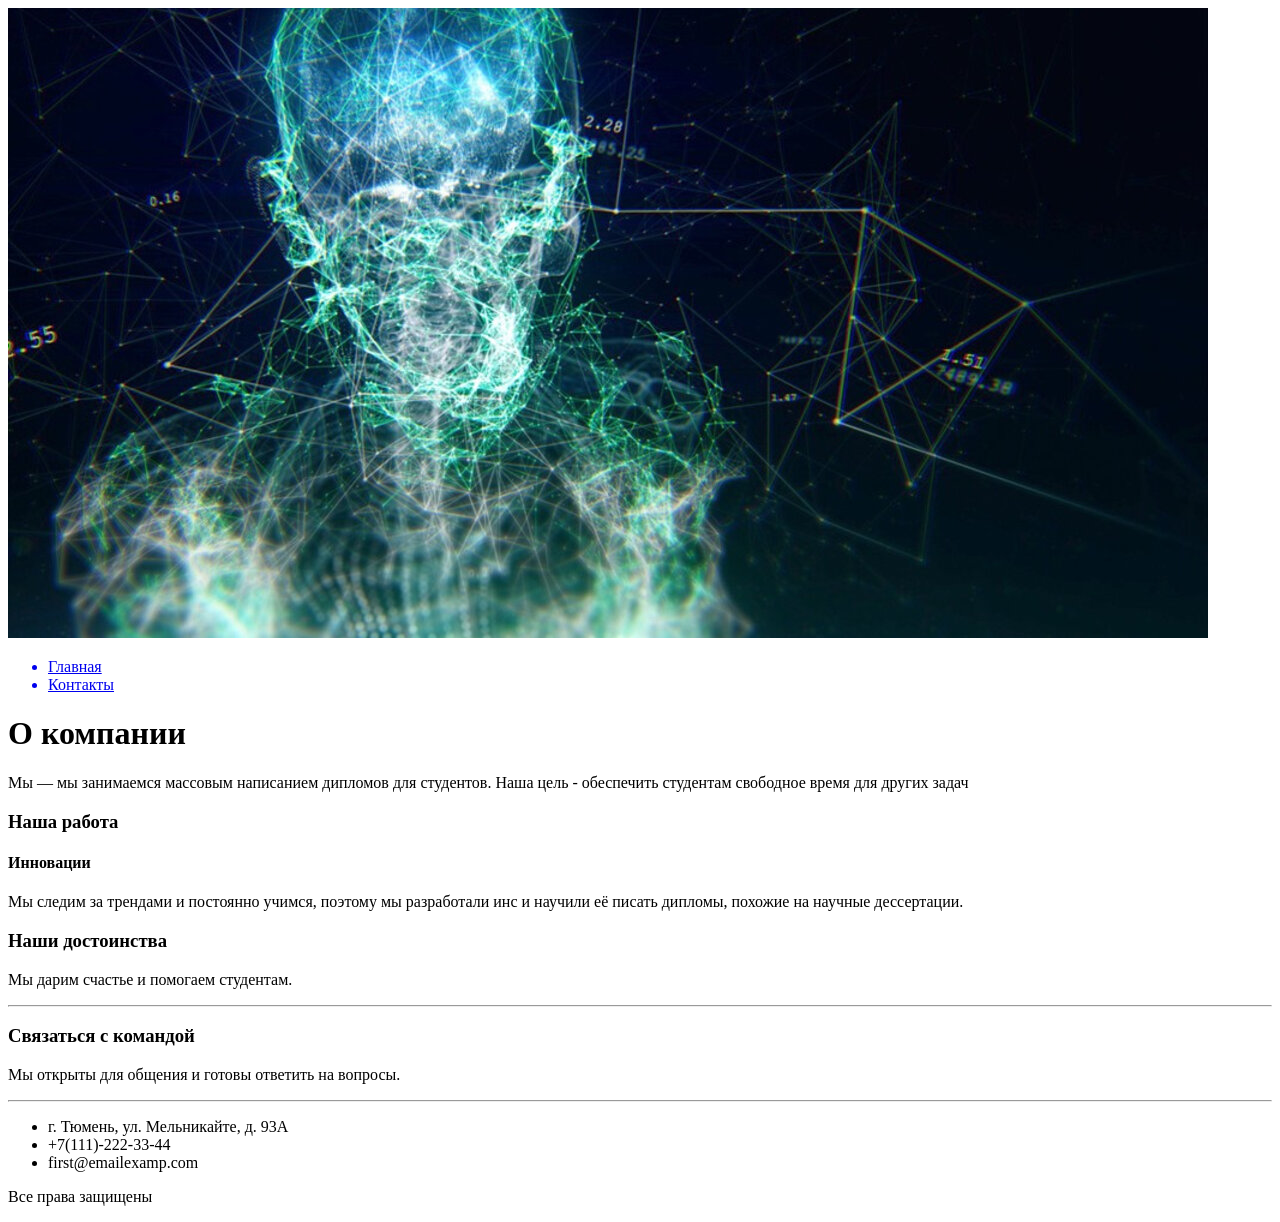
==== commit 26fd882b: "Добавил картинки, файлы index.htnl и contacts.html" ====
--- a/src/index.html
+++ b/src/index.html
@@ -1,570 +1,36 @@
-<!doctype html>
+<!DOCTYPE html>
 <html lang="ru">
 <head>
     <meta charset="UTF-8">
-    <meta name="viewport"
-          content="width=device-width, user-scalable=no, initial-scale=1.0, maximum-scale=1.0, minimum-scale=1.0">
-    <meta http-equiv="X-UA-Compatible" content="ie=edge">
-    <link rel="stylesheet" href="assets/style/index.css">
-    <title>Hi</title>
+    <meta name="viewport" content="width=device-width, initial-scale=1.0">
+    <title>Главная</title>
 </head>
 <body>
-<svg display="none" xmlns="http://www.w3.org/2000/svg">
-    <symbol id="arrow" viewBox="0 0 10 5" fill="none" xmlns="http://www.w3.org/2000/svg">
-        <path d="M10 5L5 4.37114e-07L0 5L10 5Z" fill="#202020"/>
-    </symbol>
-
-    <symbol id="person" viewBox="0 0 16 16" fill="none"
-            xmlns="http://www.w3.org/2000/svg">
-        <path d="M7.97253 8.9797C10.3374 8.9797 12.2532 6.96791 12.2532 4.48461C12.2532 2.00131 10.3374 0 7.97253 0C5.6077 0 3.69189 2.01179 3.69189 4.48461C3.69189 6.95743 5.6077 8.9797 7.97253 8.9797ZM7.97253 1.17354C9.70873 1.17354 11.1256 2.66143 11.1256 4.48461C11.1256 6.30779 9.70873 7.79568 7.97253 7.79568C6.23633 7.79568 4.81943 6.30779 4.81943 4.48461C4.81943 2.66143 6.24132 1.17354 7.97253 1.17354Z" fill="white"/>
-        <path d="M0.563767 16.0001H15.4312C15.7456 16.0001 15.995 15.7381 15.995 15.4081C15.995 12.3066 13.5903 9.76562 10.6218 9.76562H5.37325C2.41472 9.76562 0 12.2908 0 15.4081C0 15.7381 0.249454 16.0001 0.563767 16.0001ZM5.37325 10.9549H10.6268C12.782 10.9549 14.5532 12.6366 14.8326 14.816H1.16745C1.44684 12.6471 3.21796 10.9549 5.37325 10.9549Z" fill="white"/>
-    </symbol>
-
-    <symbol id="turn" viewBox="0 0 18 18" fill="none"
-             xmlns="http://www.w3.org/2000/svg">
-        <rect width="18" height="18" rx="2" fill="#202020"/>
-        <rect x="3" y="8" width="12" height="2" fill="white"/>
-    </symbol>
-
-    <symbol id="un-turn" viewBox="0 0 18 18" fill="none"
-         xmlns="http://www.w3.org/2000/svg">
-        <rect width="18" height="18" rx="2" fill="#D2D2D2"/>
-        <rect x="4" y="4" width="10" height="10" stroke="white" stroke-width="2"/>
-    </symbol>
-
-    <symbol id="logo" viewBox="0 0 245 46" fill="none" xmlns="http://www.w3.org/2000/svg">
-        <path d="M22.506 5.77637L5.20953 23.0729L22.506 40.3694L39.8025 23.0729L22.506 5.77637Z" stroke="#7C48BF" stroke-width="7.13258"/>
-        <path d="M65.2446 9.53958H70.3444V32.6848H84.7023V37H65.2446V9.53958ZM113.247 32.724V37H92.6514V9.53958H112.698V13.8156H97.7512V20.9553H111.011V25.1528H97.7512V32.724H113.247ZM141.491 22.956H146.317V33.9009C144.904 35.0255 143.257 35.8885 141.374 36.49C139.491 37.0915 137.555 37.3923 135.568 37.3923C132.769 37.3923 130.246 36.7908 127.997 35.5877C125.747 34.3586 123.982 32.6717 122.701 30.5272C121.419 28.3827 120.778 25.9635 120.778 23.2698C120.778 20.5761 121.419 18.1569 122.701 16.0124C123.982 13.8679 125.747 12.1941 127.997 10.9911C130.272 9.76188 132.822 9.14729 135.646 9.14729C137.948 9.14729 140.04 9.5265 141.923 10.2849C143.806 11.0434 145.388 12.1549 146.67 13.6194L143.453 16.7577C141.361 14.6655 138.837 13.6194 135.882 13.6194C133.946 13.6194 132.22 14.0248 130.703 14.8355C129.213 15.6463 128.036 16.7839 127.173 18.2485C126.336 19.713 125.917 21.3868 125.917 23.2698C125.917 25.1005 126.336 26.7481 127.173 28.2127C128.036 29.6772 129.213 30.8279 130.703 31.6648C132.22 32.5017 133.933 32.9202 135.842 32.9202C137.987 32.9202 139.87 32.4494 141.491 31.5079V22.956ZM174.776 30.6449H161.046L158.339 37H153.082L165.439 9.53958H170.461L182.857 37H177.522L174.776 30.6449ZM173.089 26.6435L167.911 14.6394L162.772 26.6435H173.089ZM202.599 37.3923C199.827 37.3923 197.317 36.7908 195.067 35.5877C192.844 34.3586 191.092 32.6717 189.811 30.5272C188.555 28.3827 187.928 25.9635 187.928 23.2698C187.928 20.5761 188.568 18.1569 189.85 16.0124C191.131 13.8679 192.884 12.1941 195.107 10.9911C197.356 9.76188 199.866 9.14729 202.639 9.14729C204.888 9.14729 206.941 9.53958 208.798 10.3242C210.654 11.1087 212.224 12.2464 213.505 13.7371L210.21 16.8362C208.222 14.6917 205.777 13.6194 202.874 13.6194C200.991 13.6194 199.304 14.0379 197.813 14.8747C196.323 15.6855 195.159 16.8231 194.322 18.2877C193.485 19.7522 193.067 21.4129 193.067 23.2698C193.067 25.1266 193.485 26.7873 194.322 28.2519C195.159 29.7165 196.323 30.8672 197.813 31.7041C199.304 32.5148 200.991 32.9202 202.874 32.9202C205.777 32.9202 208.222 31.8348 210.21 29.6641L213.505 32.8025C212.224 34.2932 210.641 35.4308 208.758 36.2154C206.902 37 204.849 37.3923 202.599 37.3923ZM233.779 27.3104V37H228.679V27.3889L217.891 9.53958H223.344L231.386 22.9167L239.506 9.53958H244.527L233.779 27.3104Z" fill="#202020"/>
-    </symbol>
-</svg>
-
-<div class="header">
-    <div class="header__top">
-        <div class="header__search-mobile">
-            <img src="./assets/svg/search.svg" alt="search">
-        </div>
-        <div class="header__burger">
-            <img src="./assets/svg/burger.svg" alt="burger">
-        </div>
-    </div>
-    <div class="header__bottom container">
-        <div class="header__left">
-            <div class="header__logo">
-                <div class="logo__image">
-                    <svg width="245" height="46">
-                        <use href="#logo"></use>
-                    </svg>
-                </div>
-            </div>
-            <div class="header__middle">
-                <div class="header__search">
-                    <label>
-                        <input type="text">
-                        <img class="header__search-icon" src="./assets/svg/search-black.svg" alt="search">
-                    </label>
-                </div>
-                <div class="header__tel">
-                    <a href="tel:+74951234567" class="header__tel-number">8 800 111 11 11</a>
-                    <p class="header__tel-info">Звонок по России бесплатный</p>
-                </div>
-            </div>
-        </div>
-        <div class="header__links">
-            <div class="header__link">
-                <svg width="16" height="16">
-                    <use href="#person"></use>
-                </svg>
-            </div>
-            <div class="header__link">
-                <img src="./assets/svg/basket.svg" alt="basket">
-            </div>
-        </div>
-    </div>
-</div>
-<div class="breadcrumbs container">
-    <div class="breadcrumbs__link">
-        Главная
-    </div>
-    <div class="breadcrumbs__link">
-        Велосипеды
-    </div>
-</div>
-<main>
-    <div class="catalog__content container">
-        <div class="catalog__inner">
-
-            <div class="catalog__items" id="catalog-items">
-                <div class="product-card">
-                    <div class="product-card__inner">
-                        <div class="product-card__controls">
-                            <svg class="svg-grey" width="24" height="22">
-                                <use href="#hearth"></use>
-                            </svg>
-
-                            <div class="product-card__basket ">
-                                <svg class="svg-primary" width="20" height="20">
-                                    <use href="#basket"></use>
-                                </svg>
-                            </div>
-                        </div>
-
-                        <img class="product-card__image" src="/src/assets/img/card-1.png" alt="Изображение">
-
-                        <div class="product-card__description">
-                            1BMX Forward ZigZag (2020)
-                        </div>
-
-                        <div class="product-card__price">
-                    <span>
-                        12000
-                    </span>
-
-                            <svg class="svg-primary" width="17" height="17">
-                                <use href="#rub"></use>
-                            </svg>
-                        </div>
-                    </div>
-                </div>
-                <div class="product-card">
-                    <div class="product-card__inner">
-                        <div class="product-card__controls">
-                            <svg class="svg-grey" width="24" height="22">
-                                <use href="#hearth"></use>
-                            </svg>
-
-                            <div class="product-card__basket product-card__basket_active">
-                                <svg class="svg-primary" width="20" height="20">
-                                    <use href="#basket"></use>
-                                </svg>
-                            </div>
-                        </div>
-
-                        <img class="product-card__image" src="/src/assets/img/card-2.png" alt="Изображение">
-
-                        <div class="product-card__description">
-                            2Горный велосипед Forward Quadro 27.5 3.0 (2019)
-                        </div>
-
-                        <div class="product-card__price">
-                    <span>
-                        56000
-                    </span>
-
-                            <svg class="svg-primary" width="17" height="17">
-                                <use href="#rub"></use>
-                            </svg>
-                        </div>
-                    </div>
-                </div>
-                <div class="product-card">
-                    <div class="product-card__inner">
-                        <div class="product-card__controls">
-                            <svg class="svg-grey" width="24" height="22">
-                                <use href="#hearth"></use>
-                            </svg>
-
-                            <div class="product-card__basket ">
-                                <svg class="svg-primary" width="20" height="20">
-                                    <use href="#basket"></use>
-                                </svg>
-                            </div>
-                        </div>
-
-                        <img class="product-card__image" src="/src/assets/img/card-3.png" alt="Изображение">
-
-                        <div class="product-card__description">
-                            3Городской велосипед Bear Bike Амстердам (2019)
-                        </div>
-
-                        <div class="product-card__price">
-                    <span>
-                        3000
-                    </span>
-
-                            <svg class="svg-primary" width="17" height="17">
-                                <use href="#rub"></use>
-                            </svg>
-                        </div>
-                    </div>
-                </div>
-                <div class="product-card">
-                    <div class="product-card__inner">
-                        <div class="product-card__controls">
-                            <svg class="svg-grey" width="24" height="22">
-                                <use href="#hearth"></use>
-                            </svg>
-
-                            <div class="product-card__basket ">
-                                <svg class="svg-primary" width="20" height="20">
-                                    <use href="#basket"></use>
-                                </svg>
-                            </div>
-                        </div>
-
-                        <img class="product-card__image" src="/src/assets/img/card-4.png" alt="Изображение">
-
-                        <div class="product-card__description">
-                            4BMX Forward ZigZag (2020)
-                        </div>
-
-                        <div class="product-card__price">
-                    <span>
-                        67000
-                    </span>
-
-                            <svg class="svg-primary" width="17" height="17">
-                                <use href="#rub"></use>
-                            </svg>
-                        </div>
-                    </div>
-                </div>
-                <div class="product-card">
-                    <div class="product-card__inner">
-                        <div class="product-card__controls">
-                            <svg class="svg-grey" width="24" height="22">
-                                <use href="#hearth"></use>
-                            </svg>
-
-                            <div class="product-card__basket ">
-                                <svg class="svg-primary" width="20" height="20">
-                                    <use href="#basket"></use>
-                                </svg>
-                            </div>
-                        </div>
-
-                        <img class="product-card__image" src="/src/assets/img/card-5.png" alt="Изображение">
-
-                        <div class="product-card__description">
-                            BMX Forward ZigZag (2020)
-                        </div>
-
-                        <div class="product-card__price">
-                    <span>
-                        43000
-                    </span>
-
-                            <svg class="svg-primary" width="17" height="17">
-                                <use href="#rub"></use>
-                            </svg>
-                        </div>
-                    </div>
-                </div>
-                <div class="product-card">
-                    <div class="product-card__inner">
-                        <div class="product-card__controls">
-                            <svg class="svg-grey" width="24" height="22">
-                                <use href="#hearth"></use>
-                            </svg>
-
-                            <div class="product-card__basket ">
-                                <svg class="svg-primary" width="20" height="20">
-                                    <use href="#basket"></use>
-                                </svg>
-                            </div>
-                        </div>
-
-                        <img class="product-card__image" src="/src/assets/img/card-1.png" alt="Изображение">
-
-                        <div class="product-card__description">
-                            BMX Forward ZigZag (2020)
-                        </div>
-
-                        <div class="product-card__price">
-                    <span>
-                        65000
-                    </span>
-
-                            <svg class="svg-primary" width="17" height="17">
-                                <use href="#rub"></use>
-                            </svg>
-                        </div>
-                    </div>
-                </div>
-                <div class="product-card">
-                    <div class="product-card__inner">
-                        <div class="product-card__controls">
-                            <svg class="svg-grey" width="24" height="22">
-                                <use href="#hearth"></use>
-                            </svg>
-
-                            <div class="product-card__basket ">
-                                <svg class="svg-primary" width="20" height="20">
-                                    <use href="#basket"></use>
-                                </svg>
-                            </div>
-                        </div>
-
-                        <img class="product-card__image" src="/src/assets/img/card-4.png" alt="Изображение">
-
-                        <div class="product-card__description">
-                            BMX Forward ZigZag (2020)
-                        </div>
-
-                        <div class="product-card__price">
-                    <span>
-                        234000
-                    </span>
-
-                            <svg class="svg-primary" width="17" height="17">
-                                <use href="#rub"></use>
-                            </svg>
-                        </div>
-                    </div>
-                </div>
-                <div class="product-card">
-                    <div class="product-card__inner">
-                        <div class="product-card__controls">
-                            <svg class="svg-grey" width="24" height="22">
-                                <use href="#hearth"></use>
-                            </svg>
-
-                            <div class="product-card__basket ">
-                                <svg class="svg-primary" width="20" height="20">
-                                    <use href="#basket"></use>
-                                </svg>
-                            </div>
-                        </div>
-
-                        <img class="product-card__image" src="/src/assets/img/card-5.png" alt="Изображение">
-
-                        <div class="product-card__description">
-                            BMX Forward ZigZag (2020)
-                        </div>
-
-                        <div class="product-card__price">
-                    <span>
-                        34000
-                    </span>
-
-                            <svg class="svg-primary" width="17" height="17">
-                                <use href="#rub"></use>
-                            </svg>
-                        </div>
-                    </div>
-                </div>
-                <div class="product-card">
-                    <div class="product-card__inner">
-                        <div class="product-card__controls">
-                            <svg class="svg-grey" width="24" height="22">
-                                <use href="#hearth"></use>
-                            </svg>
-
-                            <div class="product-card__basket ">
-                                <svg class="svg-primary" width="20" height="20">
-                                    <use href="#basket"></use>
-                                </svg>
-                            </div>
-                        </div>
-
-                        <img class="product-card__image" src="/src/assets/img/card-1.png" alt="Изображение">
-
-                        <div class="product-card__description">
-                            BMX Forward ZigZag (2020)
-                        </div>
-
-                        <div class="product-card__price">
-                    <span>
-                        65000
-                    </span>
-
-                            <svg class="svg-primary" width="17" height="17">
-                                <use href="#rub"></use>
-                            </svg>
-                        </div>
-                    </div>
-                </div>
-                <div class="product-card">
-                    <div class="product-card__inner">
-                        <div class="product-card__controls">
-                            <svg class="svg-grey" width="24" height="22">
-                                <use href="#hearth"></use>
-                            </svg>
-
-                            <div class="product-card__basket ">
-                                <svg class="svg-primary" width="20" height="20">
-                                    <use href="#basket"></use>
-                                </svg>
-                            </div>
-                        </div>
-
-                        <img class="product-card__image" src="/src/assets/img/card-4.png" alt="Изображение">
-
-                        <div class="product-card__description">
-                            BMX Forward ZigZag (2020)
-                        </div>
-
-                        <div class="product-card__price">
-                    <span>
-                        99000
-                    </span>
-
-                            <svg class="svg-primary" width="17" height="17">
-                                <use href="#rub"></use>
-                            </svg>
-                        </div>
-                    </div>
-                </div>
-                <div class="product-card">
-                    <div class="product-card__inner">
-                        <div class="product-card__controls">
-                            <svg class="svg-grey" width="24" height="22">
-                                <use href="#hearth"></use>
-                            </svg>
-
-                            <div class="product-card__basket ">
-                                <svg class="svg-primary" width="20" height="20">
-                                    <use href="#basket"></use>
-                                </svg>
-                            </div>
-                        </div>
-
-                        <img class="product-card__image" src="/src/assets/img/card-5.png" alt="Изображение">
-
-                        <div class="product-card__description">
-                            BMX Forward ZigZag (2020)
-                        </div>
-
-                        <div class="product-card__price">
-                    <span>
-                        50000
-                    </span>
-
-                            <svg class="svg-primary" width="17" height="17">
-                                <use href="#rub"></use>
-                            </svg>
-                        </div>
-                    </div>
-                </div>
-                <div class="product-card">
-                    <div class="product-card__inner">
-                        <div class="product-card__controls">
-                            <svg class="svg-grey" width="24" height="22">
-                                <use href="#hearth"></use>
-                            </svg>
-
-                            <div class="product-card__basket ">
-                                <svg class="svg-primary" width="20" height="20">
-                                    <use href="#basket"></use>
-                                </svg>
-                            </div>
-                        </div>
-
-                        <img class="product-card__image" src="/src/assets/img/card-1.png" alt="Изображение">
-
-                        <div class="product-card__description">
-                            BMX Forward ZigZag (2020)
-                        </div>
-
-                        <div class="product-card__price">
-                    <span>
-                        34000
-                    </span>
-
-                            <svg class="svg-primary" width="17" height="17">
-                                <use href="#rub"></use>
-                            </svg>
-                        </div>
-                    </div>
-                </div></div>
-
-        </div>
-    </div>
-<!--    <div class="filters" style="margin: 200px auto">-->
-<!--        <div class="filters__controls">-->
-<!--            <svg class="filters__control-item" width="18" height="18"-->
-<!--                 data-filters-open>-->
-<!--                <use href="#turn"></use>-->
-<!--            </svg>-->
-
-<!--            <svg class="filters__control-item" width="18" height="18"-->
-<!--                 data-filters-hide>-->
-<!--                <use href="#un-turn"></use>-->
-<!--            </svg>-->
-<!--        </div>-->
-
-<!--        <div class="filters__items">-->
-<!--            <div class="accordion filters__item" data-accordion>-->
-<!--                <div class="accordion__header" data-accordion-header>-->
-<!--                    <span class="accordion__title body-1">Категория</span>-->
-
-<!--                    <svg class="accordion__icon" width="10" height="5">-->
-<!--                        <use href="#arrow"></use>-->
-<!--                    </svg>-->
-<!--                </div>-->
-
-<!--                <div class="accordion__inner filters__checkboxes"-->
-<!--                     data-accordion-inner>-->
-<!--                    <label class="checkbox">-->
-<!--                        <input class="checkbox__native" type="checkbox">-->
-
-<!--                        <span class="checkbox__box"></span>-->
-
-<!--                        <span class="checkbox__text">Горные</span>-->
-<!--                    </label>-->
-<!--                    <label class="checkbox">-->
-<!--                        <input class="checkbox__native" type="checkbox">-->
-
-<!--                        <span class="checkbox__box"></span>-->
-
-<!--                        <span class="checkbox__text">Горные</span>-->
-<!--                    </label>-->
-<!--                    <label class="checkbox">-->
-<!--                        <input class="checkbox__native" type="checkbox">-->
-
-<!--                        <span class="checkbox__box"></span>-->
-
-<!--                        <span class="checkbox__text">Горные</span>-->
-<!--                    </label>-->
-<!--                    <label class="checkbox">-->
-<!--                        <input class="checkbox__native" type="checkbox">-->
-
-<!--                        <span class="checkbox__box"></span>-->
-
-<!--                        <span class="checkbox__text">Горные</span>-->
-<!--                    </label>-->
-<!--                    <label class="checkbox">-->
-<!--                        <input class="checkbox__native" type="checkbox">-->
-
-<!--                        <span class="checkbox__box"></span>-->
-
-<!--                        <span class="checkbox__text">Горные</span>-->
-<!--                    </label>-->
-<!--                </div>-->
-<!--            </div>-->
-<!--        </div>-->
-
-<!--        <button class="filters__btn body-2">-->
-<!--            сбросить все-->
-<!--        </button>-->
-<!--    </div>-->
-
-<!--    <div style="margin: 200px auto;width: fit-content;">-->
-<!--        <div class="select body-1" id="sort">-->
-<!--            <div class="select__header" data-select-header>-->
-<!--                <span class="select__title" data-header-text>-->
-<!--                    По алфавиту-->
-<!--                </span>-->
-
-<!--                <svg class="select__icon" width="10" height="5">-->
-<!--                    <use href="#arrow"></use>-->
-<!--                </svg>-->
-<!--            </div>-->
-
-<!--            <div class="select__inner">-->
-<!--                <div class="select__item" data-select-item="alp">-->
-<!--                    По алфавиту-->
-<!--                </div>-->
-
-<!--                <div class="select__item" data-select-item="price-down">-->
-<!--                    По цене по убыванию-->
-<!--                </div>-->
-
-<!--                <div class="select__item" data-select-item="price-up">-->
-<!--                    По цене по возрастанию-->
-<!--                </div>-->
-<!--            </div>-->
-<!--        </div>-->
-<!--    </div>-->
-</main>
+    <header>
+        <img src="assets/img/logo.jpg" alt="Логотип">
+        <ul>
+            <a href="#"><li>Главная</li></a>
+            <a href="contacts.html"><li>Контакты</li></a>
+        </ul>
+    </header>
+    <h1>О компании</h1>
+    <p>Мы — мы занимаемся массовым написанием дипломов для студентов. Наша цель - обеспечить студентам свободное время для других задач</p>
+    <h3>Наша работа</h3>
+    <h4>Инновации </h4>
+    <p>Мы следим за трендами и постоянно учимся, поэтому мы разработали инс и научили её писать дипломы, похожие на научные дессертации.</p>
+    <h3>Наши достоинства</h3>
+    <p>Мы дарим счастье и помогаем студентам.</p>
+    <hr>
+    <footer>
+        <h3>Связаться с командой</h3>
+        <p>Мы открыты для общения и готовы ответить на вопросы.</p>
+        <hr>
+        <ul>
+            <li>г. Тюмень, ул. Мельникайте, д. 93А</li>
+            <li>+7(111)-222-33-44</li>
+            <li> first@emailexamp.com</li>
+        </ul>
+        <p>Все права защищены</p>
+    </footer>
 </body>
-</html>
+</html>
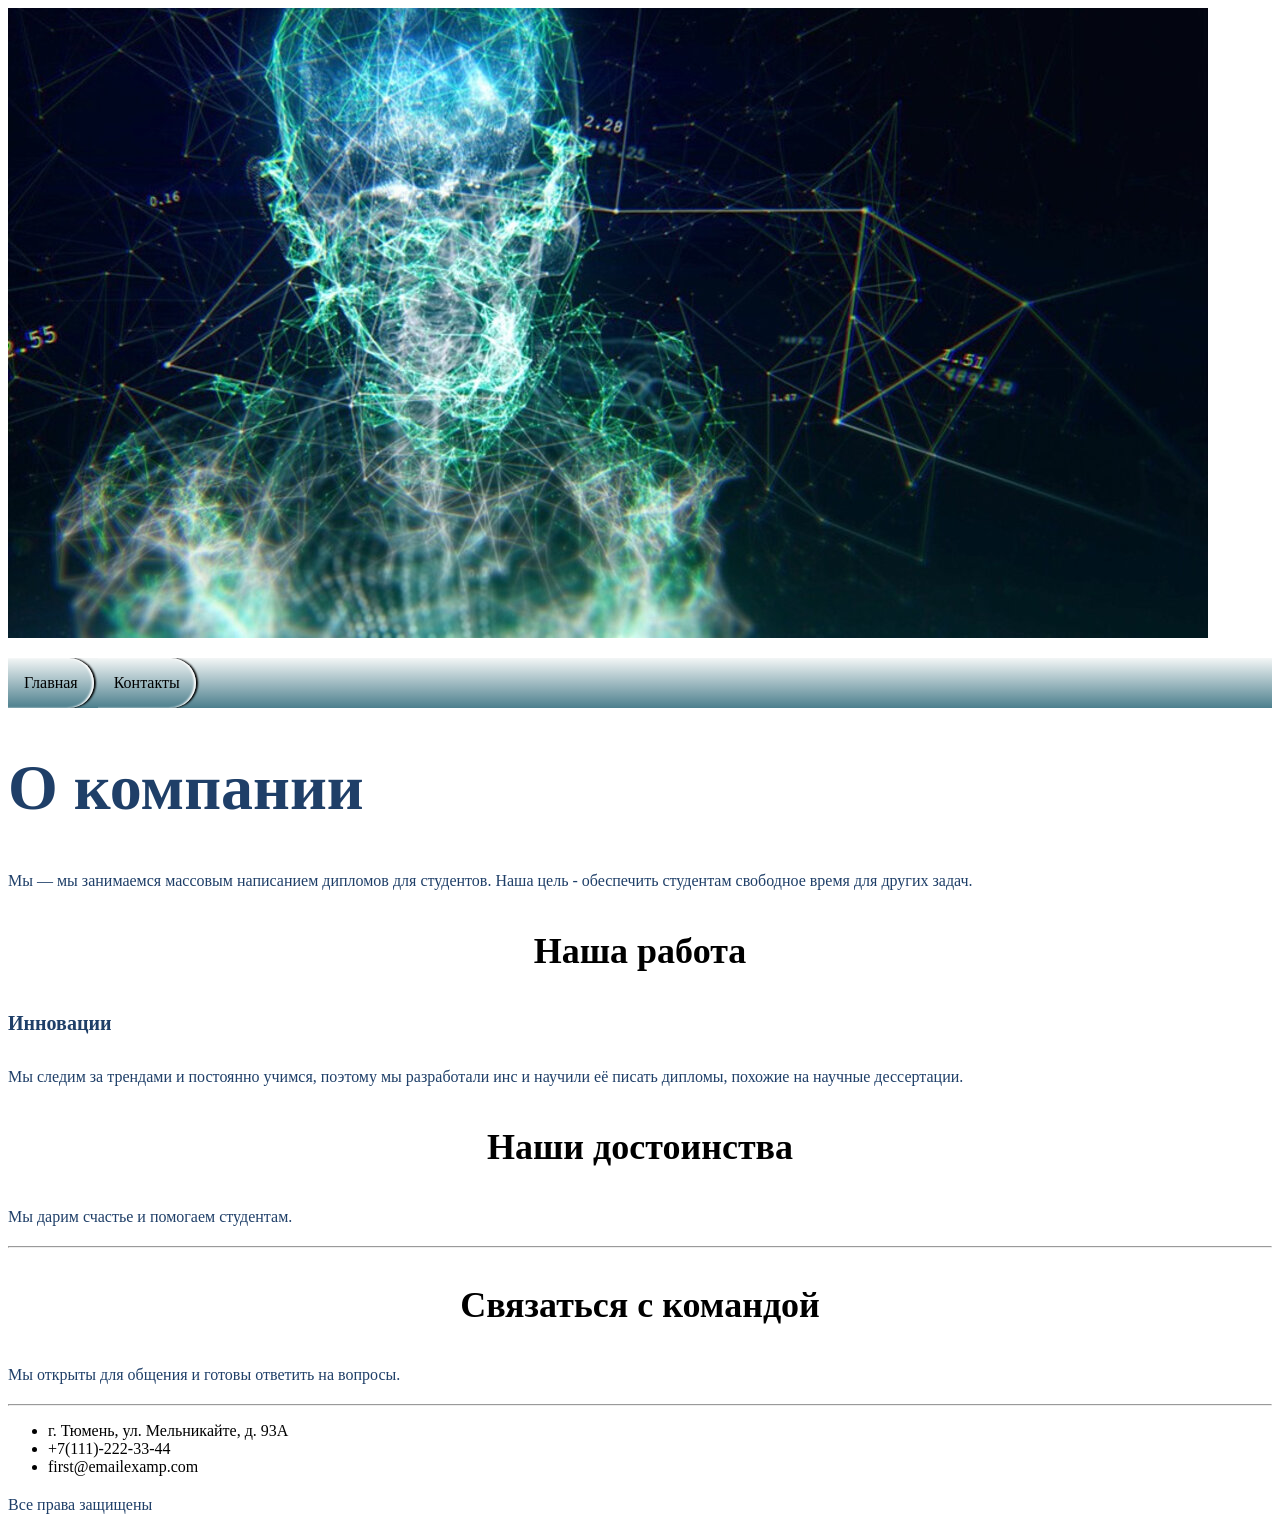
==== commit 0df551c9: "Переработал файлы style и fonts,contacts и index (добавил классы), static" ====
--- a/src/index.html
+++ b/src/index.html
@@ -3,34 +3,35 @@
 <head>
     <meta charset="UTF-8">
     <meta name="viewport" content="width=device-width, initial-scale=1.0">
+    <link rel="stylesheet" href="assets/styles/style.css">
     <title>Главная</title>
 </head>
 <body>
     <header>
         <img src="assets/img/logo.jpg" alt="Логотип">
         <ul>
-            <a href="#"><li>Главная</li></a>
-            <a href="contacts.html"><li>Контакты</li></a>
+            <li><a href="#">Главная</a></li>
+            <li><a href="contacts.html">Контакты</a></li>
         </ul>
     </header>
-    <h1>О компании</h1>
-    <p>Мы — мы занимаемся массовым написанием дипломов для студентов. Наша цель - обеспечить студентам свободное время для других задач</p>
-    <h3>Наша работа</h3>
-    <h4>Инновации </h4>
-    <p>Мы следим за трендами и постоянно учимся, поэтому мы разработали инс и научили её писать дипломы, похожие на научные дессертации.</p>
-    <h3>Наши достоинства</h3>
-    <p>Мы дарим счастье и помогаем студентам.</p>
+    <h1 class="title">О компании</h1>
+    <p class="paragraph">Мы — мы занимаемся массовым написанием дипломов для студентов. Наша цель - обеспечить студентам свободное время для других задач.</p>
+    <h3 class="header-three">Наша работа</h3>
+    <h4 class="header-four">Инновации</h4>
+    <p class="paragraph">Мы следим за трендами и постоянно учимся, поэтому мы разработали инс и научили её писать дипломы, похожие на научные дессертации.</p>
+    <h3 class="header-three">Наши достоинства</h3>
+    <p class="paragraph">Мы дарим счастье и помогаем студентам.</p>
     <hr>
     <footer>
-        <h3>Связаться с командой</h3>
-        <p>Мы открыты для общения и готовы ответить на вопросы.</p>
+        <h3 class="header-three">Связаться с командой</h3>
+        <p class="paragraph">Мы открыты для общения и готовы ответить на вопросы.</p>
         <hr>
         <ul>
             <li>г. Тюмень, ул. Мельникайте, д. 93А</li>
             <li>+7(111)-222-33-44</li>
             <li> first@emailexamp.com</li>
         </ul>
-        <p>Все права защищены</p>
+        <p class="paragraph">Все права защищены</p>
     </footer>
 </body>
 </html>
--- a/src/assets/styles/style.css
+++ b/src/assets/styles/style.css
@@ -0,0 +1,88 @@
+@import "./global.css";
+@import "./fonts.css";
+@import "./utils.css";
+
+.test {
+    color: yellow !important;
+}
+
+.test {
+    color: red !important;
+}
+
+.paragraph {
+    font-size: 16px;
+    line-height: 26px;
+    color: #1F3F68;
+}
+
+.title {
+    font-size: 64px;
+    color: #1F3F68;
+}
+
+.header-two {
+    font-weight: 500;
+    font-size: 44px;
+    text-align: center;
+}
+
+.header-three {
+    font-size: 36px;
+    text-align: center;
+}
+
+.header-four {
+    font-size: 20px;
+    line-height: 30px;
+    color: #1F3F68;
+}
+
+.form-input {
+    border: 1px solid #356EAD;
+    box-sizing: border-box;
+    border-radius: 10px;
+    opacity: 0.4;
+}
+
+.submit-form-button {
+    background: linear-gradient(to right, #4B76E6, #8C55E9);
+    box-shadow: 5px 20px 50px rgba(16, 112, 177, 0.2);
+    border-radius: 10px;
+    font-weight: 500;
+    font-size: 16px;
+    line-height: 26px;
+    text-align: center;
+    color: #FFFFFF;
+    text-transform: uppercase;
+    border: none;
+    padding: 5px 20px;
+}
+
+form {
+    background-image: url('../img/form-bg.jpg');
+    background-position: top;
+    background-size: cover;
+    background-repeat: no-repeat;
+    padding: 40px 20px;
+}
+
+header ul {
+    overflow: hidden;
+    padding: 0;
+    background: linear-gradient(to top, #4C7F8D, #F3F6F6 );
+}
+
+header ul li {
+    list-style: none;
+    position: relative;
+    display: inline-block;
+    border-radius: 0px 32px 32px 0;
+    padding: 16px;
+    box-shadow: -2px 0 2px #FFFFFF inset, 2px 0 2px #000000;
+}
+
+header ul li a {
+    text-decoration: none;
+    color: #000000;
+}
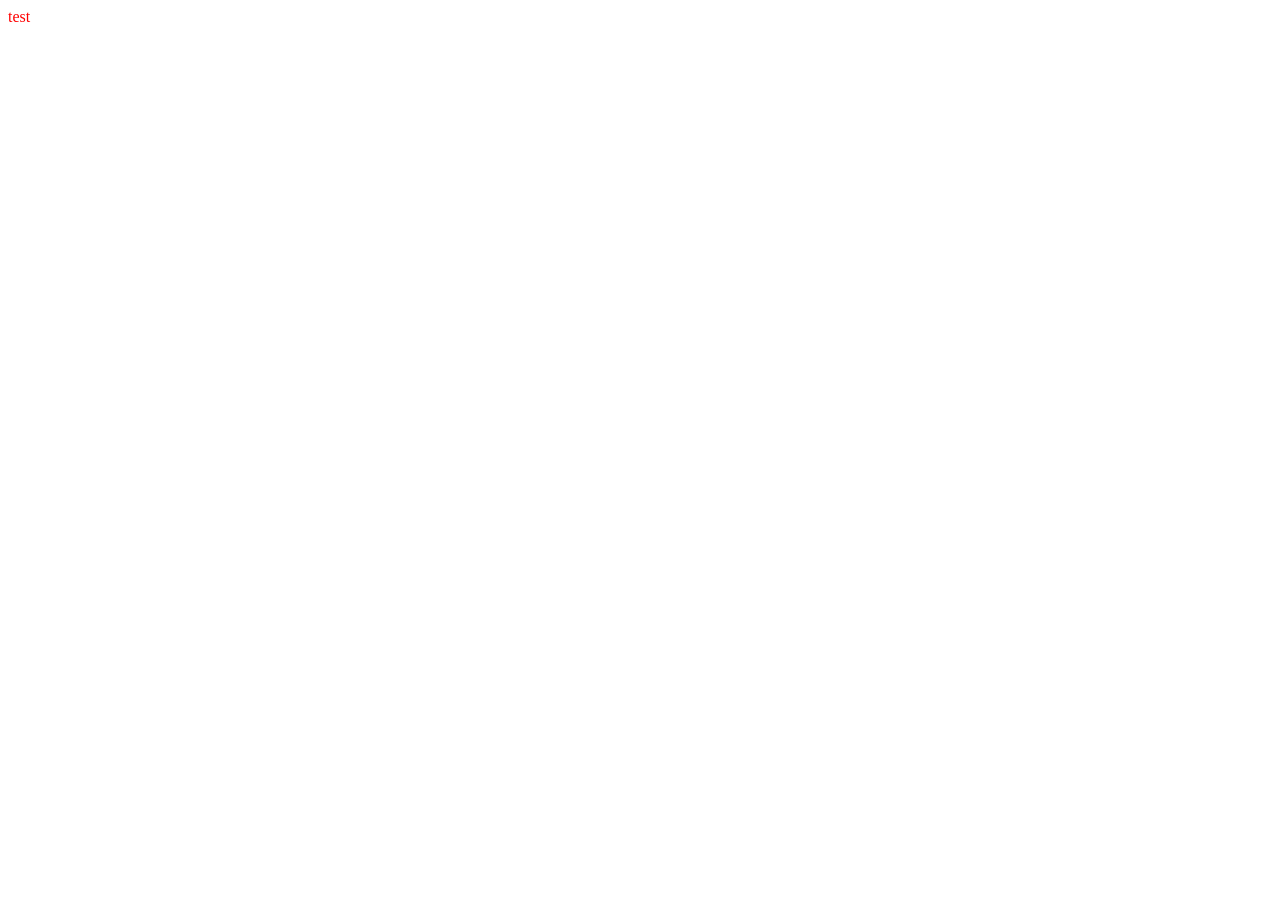
==== commit 1374e8ab: "Изображения(выдал предупреждение по разрешению), index.html на главной" ====
--- a/src/index.html
+++ b/src/index.html
@@ -1,37 +1,18 @@
-<!DOCTYPE html>
+<!doctype html>
 <html lang="ru">
 <head>
     <meta charset="UTF-8">
-    <meta name="viewport" content="width=device-width, initial-scale=1.0">
-    <link rel="stylesheet" href="assets/styles/style.css">
-    <title>Главная</title>
+    <meta name="viewport"
+          content="width=device-width, user-scalable=no, initial-scale=1.0, maximum-scale=1.0, minimum-scale=1.0">
+    <meta http-equiv="X-UA-Compatible" content="ie=edge">
+    <title>Document</title>
+    <link rel="stylesheet" href="/src/assets/styles/style.css">
 </head>
 <body>
-    <header>
-        <img src="assets/img/logo.jpg" alt="Логотип">
-        <ul>
-            <li><a href="#">Главная</a></li>
-            <li><a href="contacts.html">Контакты</a></li>
-        </ul>
-    </header>
-    <h1 class="title">О компании</h1>
-    <p class="paragraph">Мы — мы занимаемся массовым написанием дипломов для студентов. Наша цель - обеспечить студентам свободное время для других задач.</p>
-    <h3 class="header-three">Наша работа</h3>
-    <h4 class="header-four">Инновации</h4>
-    <p class="paragraph">Мы следим за трендами и постоянно учимся, поэтому мы разработали инс и научили её писать дипломы, похожие на научные дессертации.</p>
-    <h3 class="header-three">Наши достоинства</h3>
-    <p class="paragraph">Мы дарим счастье и помогаем студентам.</p>
-    <hr>
-    <footer>
-        <h3 class="header-three">Связаться с командой</h3>
-        <p class="paragraph">Мы открыты для общения и готовы ответить на вопросы.</p>
-        <hr>
-        <ul>
-            <li>г. Тюмень, ул. Мельникайте, д. 93А</li>
-            <li>+7(111)-222-33-44</li>
-            <li> first@emailexamp.com</li>
-        </ul>
-        <p class="paragraph">Все права защищены</p>
-    </footer>
+<div class="test" style="color: blue">
+    test
+</div>
+
+<script src="index.js"></script>
 </body>
 </html>
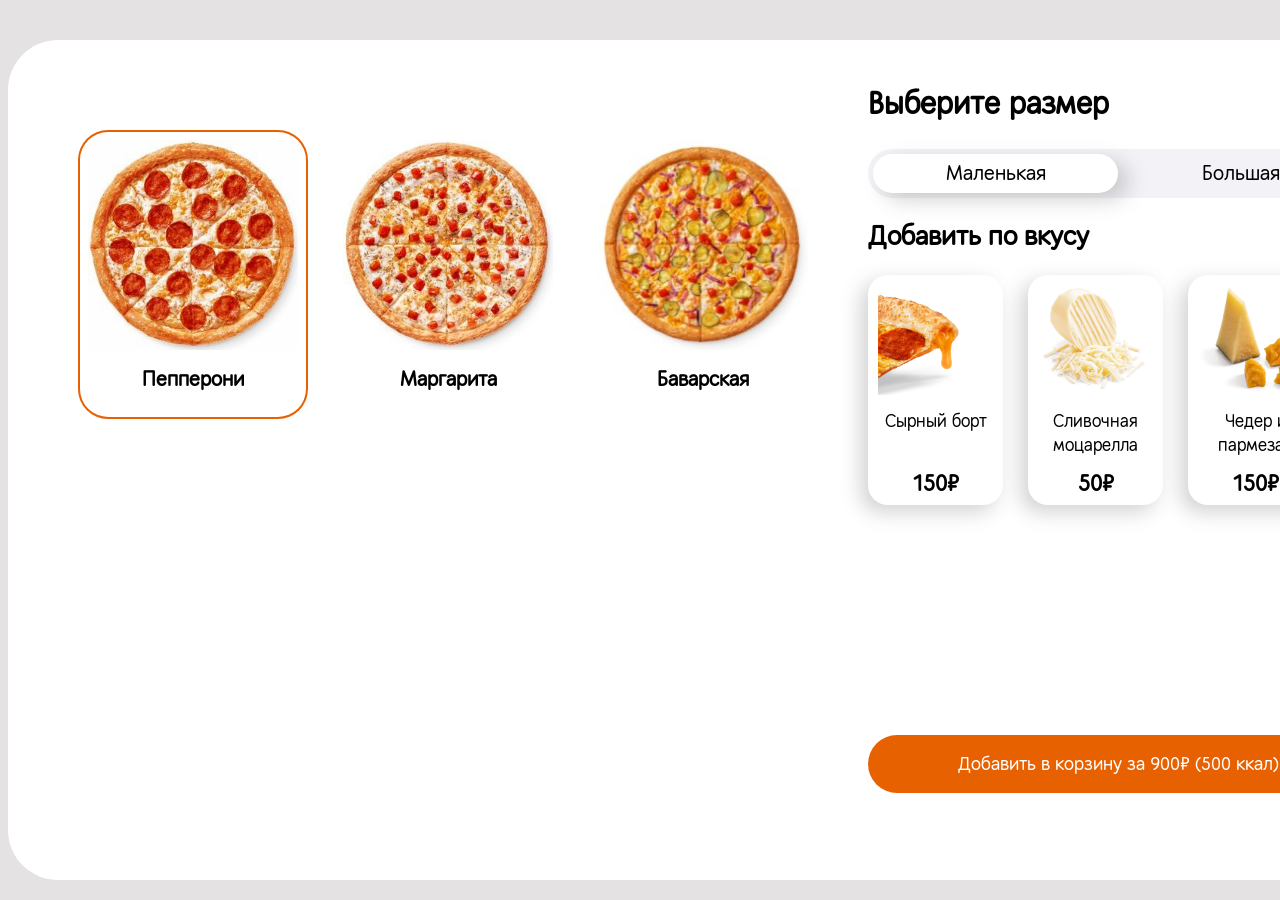
==== commit 77683fb3: "Lab-13" ====
--- a/src/index.html
+++ b/src/index.html
@@ -1,18 +1,58 @@
 <!doctype html>
 <html lang="ru">
-<head>
-    <meta charset="UTF-8">
-    <meta name="viewport"
-          content="width=device-width, user-scalable=no, initial-scale=1.0, maximum-scale=1.0, minimum-scale=1.0">
-    <meta http-equiv="X-UA-Compatible" content="ie=edge">
-    <title>Document</title>
-    <link rel="stylesheet" href="/src/assets/styles/style.css">
-</head>
-<body>
-<div class="test" style="color: blue">
-    test
-</div>
+    <head>
+        <meta charset="UTF-8">
+        <meta name="viewport"content="width=device-width, user-scalable=no, initial-scale=1.0, maximum-scale=1.0, minimum-scale=1.0">
+        <meta http-equiv="X-UA-Compatible" content="ie=edge">
+        <title>Заказ пиццы</title>
+        <link href="style/style.css" rel="stylesheet">
+    </head>
+    <body>
+        <div class="order__form">
+            <div class="pizza__block">
+                <div class="pizza__card">
+                    <img src="img/pepperoni.jpg" alt="img-pepperoni">
+                    <p class="pizza__name">Пепперони</p>
+                </div>
+                <div class="pizza__card">
+                    <img src="img/margarita.jpg" alt="img-margarita">
+                    <p class="pizza__name">Маргарита</p>
+                </div>
+                <div class="pizza__card">
+                    <img src="img/bavarskaya.jpg" alt="img-bavarskaya">
+                    <p class="pizza__name">Баварская</p>
+                </div>
+            </div>
+            <div class="option__block">
+                <p class="option__block-title">Выберите размер</p>
+                <div class="option__block-size">
+                    <div class="pizza__size">Маленькая</div>
+                    <div class="pizza__size">Большая</div>
+                </div>
 
-<script src="index.js"></script>
-</body>
+                <p class="option__block-subtitle">Добавить по вкусу</p>
+                <div class="topping__block">
+                    <div class="topping__card">
+                        <img src="img/cheese-board.png" alt="img-cheese-board">
+                        <p class="topping__name">Сырный борт</p>
+                        <p class="topping__сost">50₽</p>
+                    </div>
+                    <div class="topping__card">
+                        <img src="img/mozzarella.png" alt="img-mozzarella">
+                        <p class="topping__name">Сливочная моцарелла</p>
+                        <p class="topping__сost">50₽</p>
+                    </div>
+                    <div class="topping__card">
+                        <img src="img/cheddar-parmesan.png" alt="img-cheddar-parmesan">
+                        <p class="topping__name">Чедер и пармезан</p>
+                        <p class="topping__сost">50₽</p>
+                    </div>
+                </div>
+
+                <button class="order__button">Добавить в корзину</button>
+            </div>
+        </div>
+
+        <script src="pizza.js" type="module"></script>
+    </body>
 </html>
--- a/src/style/style.css
+++ b/src/style/style.css
@@ -0,0 +1,163 @@
+@font-face {
+    font-family: Dodo;
+    src: url("../font/dodo-rounded.ttf");
+}
+
+body {
+    background-color: #e4e2e2;
+
+    font-family: Dodo, 'Comic Sans MS', sans-serif;
+    font-size: 20px;
+}
+
+.order__form {
+    background-color: white;
+    border-radius: 50px;
+
+    width: 1300px;
+    height: 700px;
+
+    margin: auto;
+    margin-top: 40px;
+
+    padding: 70px;
+
+    display: flex;
+    gap: 50px;
+}
+
+.pizza__block {
+    display: flex;
+    gap: 25px;
+
+    margin-top: 20px;
+}
+
+.pizza__card, .pizza__card-active {
+    display: flex;
+    flex-direction: column;
+
+    height: fit-content;
+    padding: 10px;
+
+    text-align: center;
+}
+
+.pizza__card-active {
+    box-shadow: inset 0 0 0 2px #e86100;
+    border-radius: 30px;
+}
+
+.pizza__card img, .pizza__card-active img {
+    width: 210px;
+    height: 210px;
+
+    cursor: pointer;
+}
+
+.pizza__name {
+    font-weight: bold;
+}
+
+.option__block {
+    margin-top: -50px;
+}
+
+.option__block-title {
+    font-size: 30px;
+    font-weight: bold;
+}
+
+.option__block-size {
+    background-color: #f3f3f7;
+
+    border-radius: 50px;
+    display: flex;
+    padding: 5px;
+}
+
+.pizza__size, .pizza__size-active {
+    width: 225px;
+    padding: 10px;
+
+    text-align: center;
+    cursor: pointer;
+}
+
+.pizza__size-active {
+    border-radius: 50px;
+
+    background-color: white;
+    box-shadow: 10px 7px 20px 0px rgb(94 94 94 / 28%);
+}
+
+.option__block-subtitle {
+    font-size: 26px;
+    font-weight: bold;
+}
+
+.topping__block {
+    display: flex;
+    gap: 25px;
+}
+
+.topping__card, .topping__card-active {
+    display: flex;
+    flex-direction: column;
+    padding: 10px;
+    width: 115px;
+    gap: 15px;
+
+    text-align: center;
+
+    border-radius: 20px;
+    background-color: white;
+    box-shadow: -7px 7px 20px 0px rgb(94 94 94 / 28%);
+}
+
+.topping__card img, .topping__card-active img {
+    width: 110px;
+    height: 110px;
+
+    cursor: pointer;
+}
+
+.topping__card-active {
+    box-shadow: inset 0 0 0 2px #e86100;
+    border-radius: 20px;
+}
+
+.topping__name {
+    margin: 0;
+    min-height: 48px;
+
+    font-size: 17px;
+    line-height: 24px;
+}
+
+.topping__сost {
+    margin: 0;
+
+    font-size: 22px;
+    font-weight: bold;
+}
+
+.order__button {
+    background-color: #e86100;
+    border-radius: 50px;
+    border: none;
+
+    padding: 20px;
+    margin-top: 230px;
+    width: 100%;
+
+    font-family: Dodo, 'Comic Sans MS', sans-serif;
+    font-size: 18px;
+    color: white;
+
+    cursor: pointer;
+}
+
+.order__button:hover {
+    background-color: #c75402;
+}
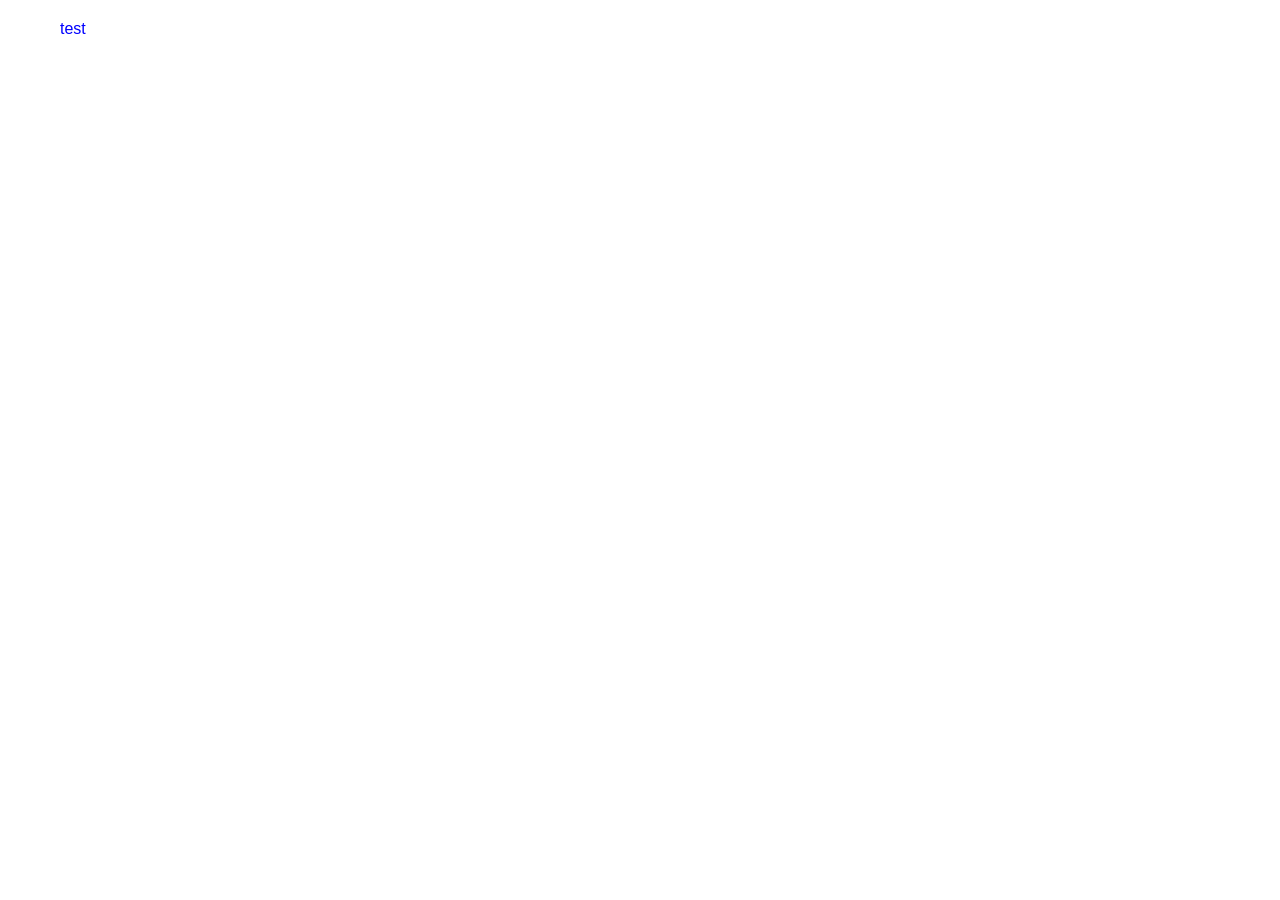
==== commit 9605eda1: "Lab-19" ====
--- a/src/index.html
+++ b/src/index.html
@@ -1,58 +1,18 @@
 <!doctype html>
 <html lang="ru">
-    <head>
-        <meta charset="UTF-8">
-        <meta name="viewport"content="width=device-width, user-scalable=no, initial-scale=1.0, maximum-scale=1.0, minimum-scale=1.0">
-        <meta http-equiv="X-UA-Compatible" content="ie=edge">
-        <title>Заказ пиццы</title>
-        <link href="style/style.css" rel="stylesheet">
-    </head>
-    <body>
-        <div class="order__form">
-            <div class="pizza__block">
-                <div class="pizza__card">
-                    <img src="img/pepperoni.jpg" alt="img-pepperoni">
-                    <p class="pizza__name">Пепперони</p>
-                </div>
-                <div class="pizza__card">
-                    <img src="img/margarita.jpg" alt="img-margarita">
-                    <p class="pizza__name">Маргарита</p>
-                </div>
-                <div class="pizza__card">
-                    <img src="img/bavarskaya.jpg" alt="img-bavarskaya">
-                    <p class="pizza__name">Баварская</p>
-                </div>
-            </div>
-            <div class="option__block">
-                <p class="option__block-title">Выберите размер</p>
-                <div class="option__block-size">
-                    <div class="pizza__size">Маленькая</div>
-                    <div class="pizza__size">Большая</div>
-                </div>
+<head>
+    <meta charset="UTF-8">
+    <meta name="viewport"
+          content="width=device-width, user-scalable=no, initial-scale=1.0, maximum-scale=1.0, minimum-scale=1.0">
+    <meta http-equiv="X-UA-Compatible" content="ie=edge">
+    <title>Document</title>
+    <link rel="stylesheet" href="/src/assets/styles/style.css">
+</head>
+<body>
+<div class="test" style="color: blue">
+    test
+</div>
 
-                <p class="option__block-subtitle">Добавить по вкусу</p>
-                <div class="topping__block">
-                    <div class="topping__card">
-                        <img src="img/cheese-board.png" alt="img-cheese-board">
-                        <p class="topping__name">Сырный борт</p>
-                        <p class="topping__сost">50₽</p>
-                    </div>
-                    <div class="topping__card">
-                        <img src="img/mozzarella.png" alt="img-mozzarella">
-                        <p class="topping__name">Сливочная моцарелла</p>
-                        <p class="topping__сost">50₽</p>
-                    </div>
-                    <div class="topping__card">
-                        <img src="img/cheddar-parmesan.png" alt="img-cheddar-parmesan">
-                        <p class="topping__name">Чедер и пармезан</p>
-                        <p class="topping__сost">50₽</p>
-                    </div>
-                </div>
-
-                <button class="order__button">Добавить в корзину</button>
-            </div>
-        </div>
-
-        <script src="pizza.js" type="module"></script>
-    </body>
-</html>+<script src="index.js"></script>
+</body>
+</html>
--- a/src/assets/styles/style.css
+++ b/src/assets/styles/style.css
@@ -0,0 +1,93 @@
+@import "./global.css";
+@import "./fonts.css";
+@import "./utils.css";
+
+body {
+    font-family: Arial, sans-serif;
+    max-width: 1200px;
+    margin: 0 auto;
+    padding: 20px;
+}
+
+h1 {
+    text-align: center;
+    margin-bottom: 30px;
+}
+
+.gallery {
+    display: flex;
+    flex-wrap: wrap;
+    gap: 15px;
+    justify-content: center;
+}
+
+.gallery-item {
+    width: 220px;
+    height: 220px;
+    border: 1px solid #dddddd;
+    border-radius: 5px;
+    overflow: hidden;
+    box-shadow: 0 2px 5px rgba(0,0,0,0.1);
+}
+
+.gallery-item img {
+    width: 100%;
+    height: 100%;
+    object-fit: cover;
+    transition: transform 0.3s;
+}
+
+.gallery-item:hover img {
+    transform: scale(1.05);
+}
+
+.upload-form {
+    max-width: 500px;
+    margin: 40px auto;
+    padding: 20px;
+    border: 1px solid #dddddd;
+    border-radius: 5px;
+    background-color: #f9f9f9;
+}
+
+.upload-form h2 {
+    margin-top: 0;
+    text-align: center;
+}
+
+.form-group {
+    margin-bottom: 15px;
+}
+
+.form-group label {
+    display: block;
+    margin-bottom: 5px;
+    font-weight: bold;
+}
+
+.form-group input {
+    width: 100%;
+    padding: 10px;
+    border: 1px solid #dddddd;
+    border-radius: 4px;
+}
+
+.form-group button {
+    background-color: #4CAF50;
+    color: white;
+    border: none;
+    padding: 12px 20px;
+    border-radius: 4px;
+    cursor: pointer;
+    font-size: 16px;
+    width: 100%;
+}
+
+.form-group button:hover {
+    background-color: #45a049;
+}
+
+.error-message {
+    color: red;
+    margin-bottom: 20px;
+}
